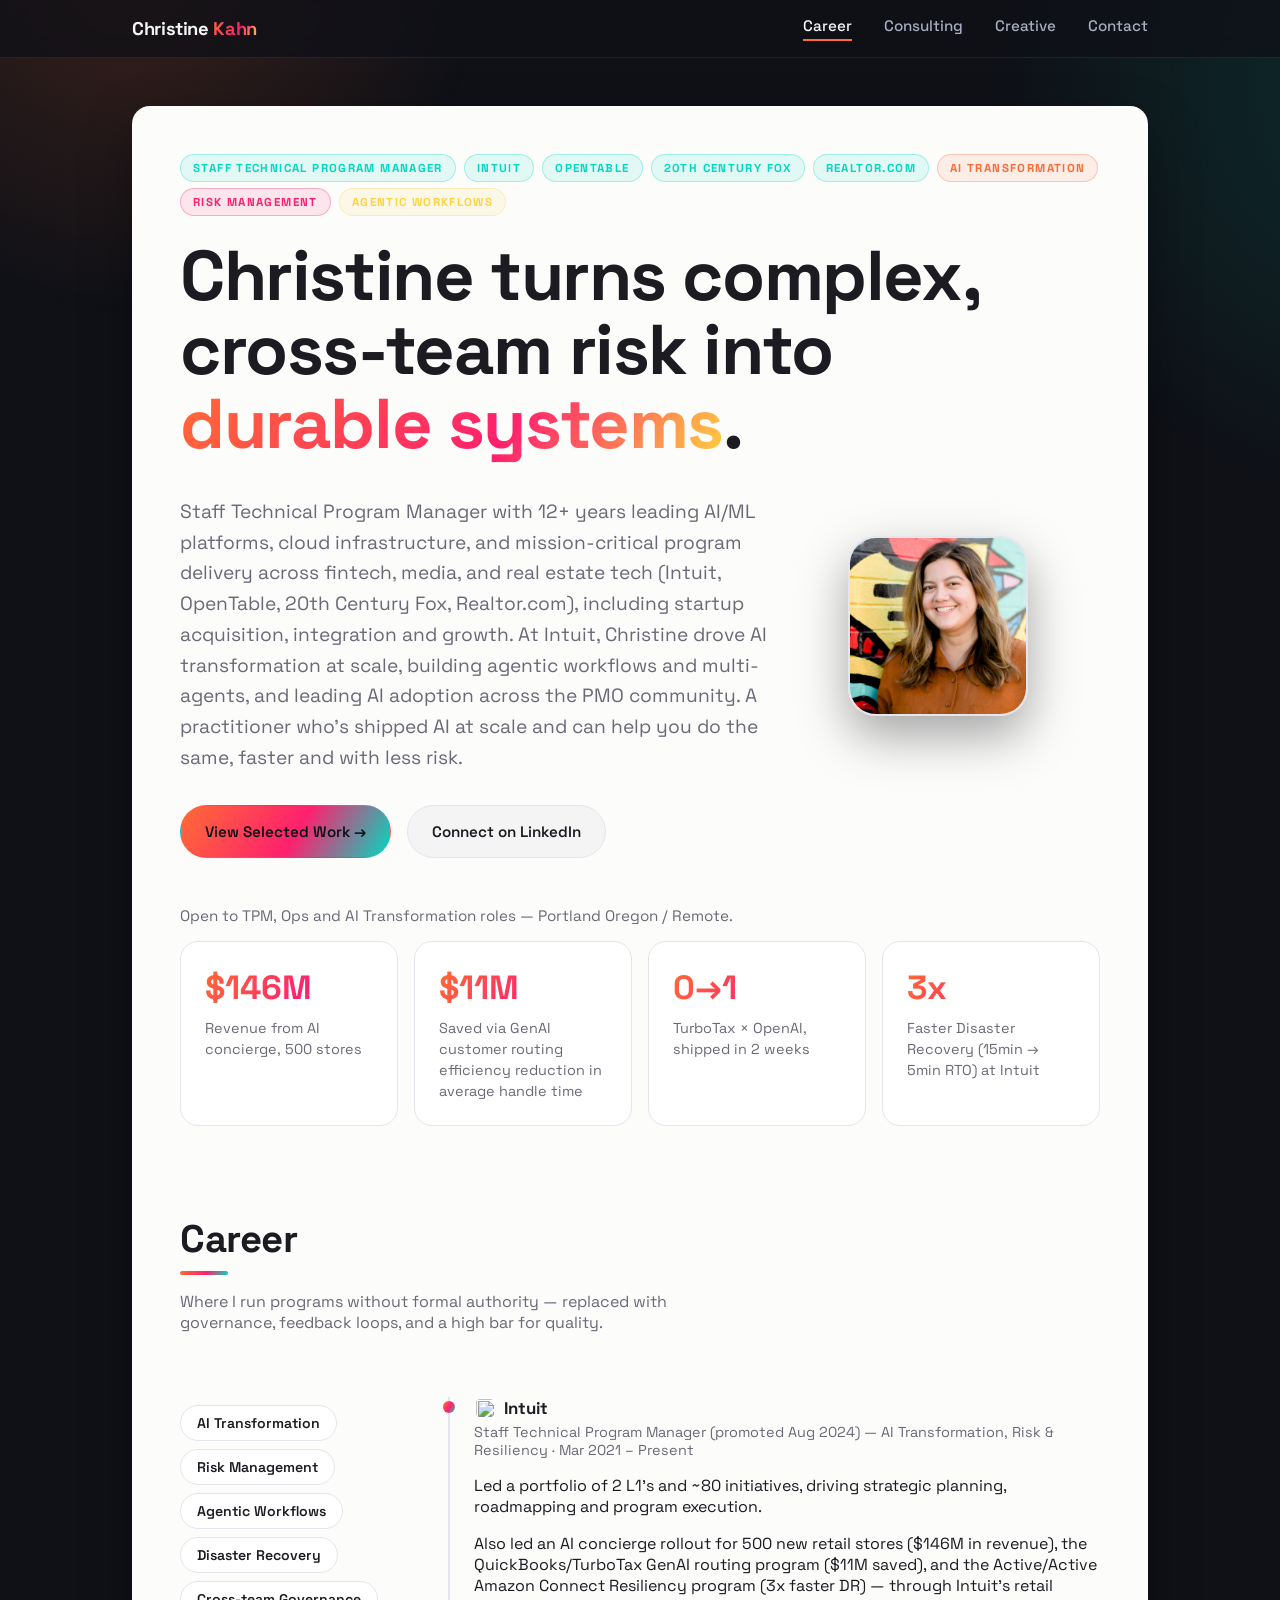
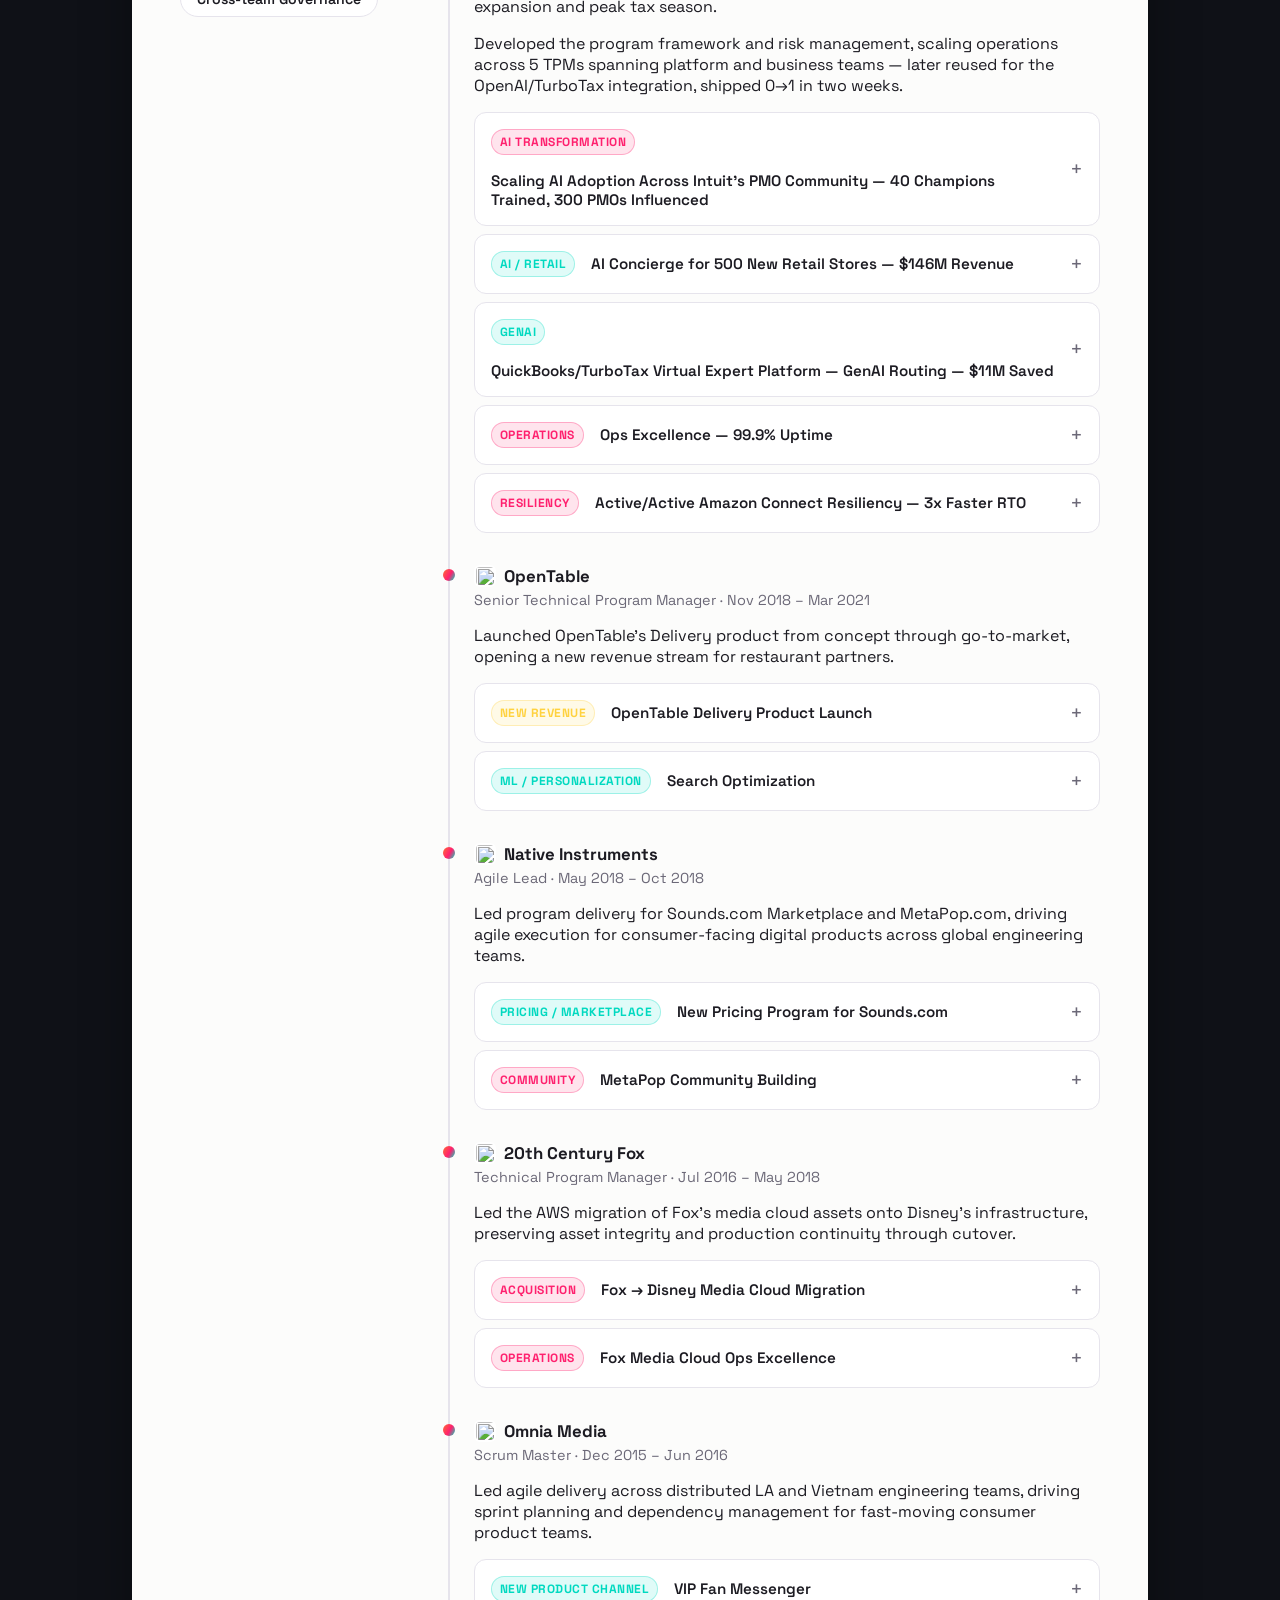
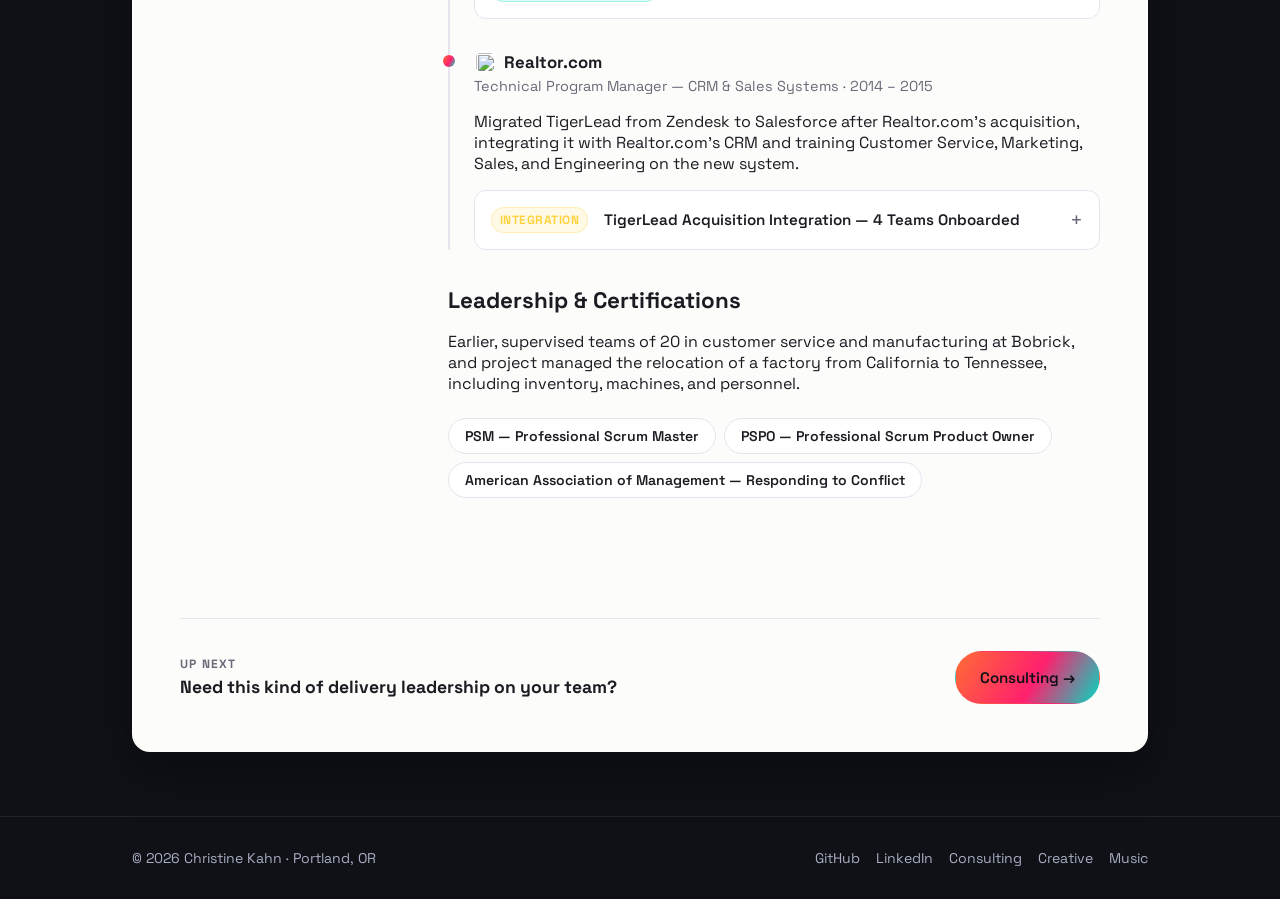
==== index.html @ 39722463 "Add files via upload" ====
<!DOCTYPE html>
<html lang="en">
<head>
<meta charset="UTF-8">
<meta name="viewport" content="width=device-width, initial-scale=1.0">
<title>Christine Kahn — Staff TPM, AI Transformation & Risk</title>
<meta name="description" content="Christine Kahn — Staff Technical Program Manager driving AI transformation, risk management, and agentic workflows at Intuit, OpenTable, 20th Century Fox, and Realtor.com.">
<link rel="preconnect" href="https://fonts.googleapis.com">
<link href="https://fonts.googleapis.com/css2?family=Space+Grotesk:wght@400;500;600;700&family=Inter:wght@400;500;600&display=swap" rel="stylesheet">
<link rel="icon" type="image/svg+xml" href="favicon.svg">
<link rel="icon" type="image/png" sizes="32x32" href="favicon-32.png">
<link rel="apple-touch-icon" href="favicon-180.png">
<link rel="stylesheet" href="styles.css?v=10">
</head>
<body>

<header class="site">
  <nav class="site">
    <a class="logo" href="index.html">Christine <span>Kahn</span></a>
    <div class="nav-links">
      <a href="index.html" class="active">Career</a>
      <a href="consulting.html">Consulting</a>
      <a href="dreams-and-delivery.html">Creative</a>
      <a href="contact.html">Contact</a>
    </div>
  </nav>
</header>

<main class="wrap">

<div class="page-card">

  <section class="hero">
    <div class="eyebrow-row">
      <span class="eyebrow">Staff Technical Program Manager</span>
      <span class="eyebrow">Intuit</span>
      <span class="eyebrow">OpenTable</span>
      <span class="eyebrow">20th Century Fox</span>
      <span class="eyebrow">Realtor.com</span>
      <span class="eyebrow orange">AI Transformation</span>
      <span class="eyebrow pink">Risk Management</span>
      <span class="eyebrow yellow">Agentic Workflows</span>
    </div>
    <h1 class="display">Christine turns complex,<br>cross-team risk into <span class="grad">durable systems</span>.</h1>
    <div class="hero-top">
      <p class="lede">
        Staff Technical Program Manager with 12+ years leading AI/ML platforms, cloud infrastructure, and
        mission-critical program delivery across fintech, media, and real estate tech (Intuit, OpenTable,
        20th Century Fox, Realtor.com), including startup acquisition, integration and growth. At Intuit,
        Christine drove AI transformation at scale, building agentic workflows and multi-agents, and leading
        AI adoption across the PMO community. A practitioner who's shipped AI at scale and can help you do
        the same, faster and with less risk.
      </p>
      <img class="avatar hero-avatar" src="christine-large-profile.png" alt="Christine Kahn">
    </div>
    <div class="hero-actions">
      <a class="btn btn-primary" href="#career">View Selected Work →</a>
      <a class="btn btn-ghost" href="https://www.linkedin.com/in/christinekahn/" target="_blank" rel="noopener">Connect on LinkedIn</a>
    </div>
    <p style="margin-top: var(--space-16); font-size: 0.95rem; color: var(--text-dim);">
      Open to TPM, Ops and AI Transformation roles — Portland Oregon / Remote.
    </p>

    <div class="stats">
      <div class="stat">
        <span class="num">$146M</span>
        <span class="label">Revenue from AI concierge, 500 stores</span>
      </div>
      <div class="stat">
        <span class="num">$11M</span>
        <span class="label">Saved via GenAI customer routing efficiency reduction in average handle time</span>
      </div>
      <div class="stat">
        <span class="num">0→1</span>
        <span class="label">TurboTax × OpenAI, shipped in 2 weeks</span>
      </div>
      <div class="stat">
        <span class="num">3x</span>
        <span class="label">Faster Disaster Recovery (15min → 5min RTO) at Intuit</span>
      </div>
    </div>
  </section>

  <section id="career" style="padding-top: 0;">
    <div class="section-head">
      <h2>Career</h2>
      <p>Where I run programs without formal authority — replaced with governance, feedback loops, and a high bar for quality.</p>
    </div>
    <div class="about-grid">
      <div>
        <div class="focus-list">
          <span class="pill">AI Transformation</span>
          <span class="pill">Risk Management</span>
          <span class="pill">Agentic Workflows</span>
          <span class="pill">Disaster Recovery</span>
          <span class="pill">Cross-team Governance</span>
        </div>
      </div>

      <div>
        <div class="timeline">
          <div class="timeline-item">
            <h4><img class="company-logo" src="https://www.google.com/s2/favicons?domain=intuit.com&sz=64" alt="" loading="lazy">Intuit</h4>
            <div class="role">Staff Technical Program Manager (promoted Aug 2024) — AI Transformation, Risk &amp; Resiliency · Mar 2021 – Present</div>
            <p>Led a portfolio of 2 L1's and ~80 initiatives, driving strategic planning, roadmapping
            and program execution.</p>
            <p>Also led an AI concierge rollout for 500 new retail stores ($146M in revenue), the
            QuickBooks/TurboTax GenAI routing program ($11M saved), and the Active/Active Amazon Connect
            Resiliency program (3x faster DR) — through Intuit's retail expansion and peak tax season.</p>
            <p>Developed the program framework and risk management, scaling operations across 5 TPMs
            spanning platform and business teams — later reused for the OpenAI/TurboTax integration,
            shipped 0→1 in two weeks.</p>

            <div class="case-list">
              <details class="case-toggle" id="ai-transformation">
                <summary>
                  <span class="case-toggle-title">
                    <span class="tag">AI Transformation</span>
                    Scaling AI Adoption Across Intuit's PMO Community — 40 Champions Trained, 300 PMOs Influenced
                  </span>
                </summary>
                <div class="case-body">
                  <p class="context">PMO · Global Velocity Champions Network</p>
                  <div class="case-block">
                    <span class="k">Challenge</span>
                    <p>Intuit's PMO community had no structured path to build hands-on AI fluency, even as AI
                    tooling moved fast.</p>
                  </div>
                  <div class="case-block">
                    <span class="k">My Role</span>
                    <p>I led a grassroots AI transformation effort for the PMO community — no mandate, no
                    budget, just a network I built myself.</p>
                  </div>
                  <div class="case-block">
                    <span class="k">What I Did</span>
                    <p>I trained 40 global "velocity champions" in prompt engineering and AI agent-building
                    with Gemini Gems and Claude Code, ran office hours, and stood up a "tech crunch" learning
                    community.</p>
                  </div>
                  <div class="impact">
                    <span class="k">Impact</span>
                    <p>Scaled hands-on AI fluency across Intuit's PMO community into a self-sustaining culture
                    of experimentation.</p>
                  </div>
                </div>
              </details>

              <details class="case-toggle" id="ai-concierge">
                <summary>
                  <span class="case-toggle-title">
                    <span class="tag teal">AI / Retail</span>
                    AI Concierge for 500 New Retail Stores — $146M Revenue
                  </span>
                </summary>
                <div class="case-body">
                  <p class="context">AI/Product · Retail Operations</p>
                  <div class="case-block">
                    <span class="k">Challenge</span>
                    <p>Intuit was opening 500 new retail stores and needed an AI concierge to support
                    customers at scale.</p>
                  </div>
                  <div class="case-block">
                    <span class="k">My Role</span>
                    <p>I led delivery of the AI concierge, coordinating AI/Product and Retail Operations
                    across all 500 stores.</p>
                  </div>
                  <div class="case-block">
                    <span class="k">What I Did</span>
                    <p>I drove the plan from concept through nationwide rollout, aligning the AI/Product
                    roadmap with each store's launch timeline.</p>
                  </div>
                  <div class="impact">
                    <span class="k">Impact</span>
                    <p>Unlocked $146M in revenue across the 500 new stores, attributed to new customer starts
                    driven through the concierge.</p>
                  </div>
                </div>
              </details>

              <details class="case-toggle" id="routing">
                <summary>
                  <span class="case-toggle-title">
                    <span class="tag teal">GenAI</span>
                    QuickBooks/TurboTax Virtual Expert Platform — GenAI Routing — $11M Saved
                  </span>
                </summary>
                <div class="case-body">
                  <p class="context">Engineering · Product · ML</p>
                  <div class="case-block">
                    <span class="k">Challenge</span>
                    <p>Support routing was rules-based and inefficient, causing long waits and misrouted cases
                    during peak tax season.</p>
                  </div>
                  <div class="case-block">
                    <span class="k">My Role</span>
                    <p>I drove a GenAI-powered attribute-based routing initiative to improve match accuracy
                    and cut cost-to-serve.</p>
                  </div>
                  <div class="case-block">
                    <span class="k">What I Did</span>
                    <p>I built the delivery plan with Engineering and Product, then set up a feedback loop:
                    weekly metrics reviews, rapid ML iteration, and a clear escalation path for
                    underperforming rules.</p>
                  </div>
                  <div class="impact">
                    <span class="k">Impact</span>
                    <p>Delivered $11M in efficiency, measured as the cost reduction from improved average
                    handle time across routed support cases — the feedback loop became the template for the
                    OpenAI/ChatGPT TurboTax integration, shipped 0→1 in two weeks.</p>
                  </div>
                </div>
              </details>

              <details class="case-toggle" id="ops-excellence">
                <summary>
                  <span class="case-toggle-title">
                    <span class="tag">Operations</span>
                    Ops Excellence — 99.9% Uptime
                  </span>
                </summary>
                <div class="case-body">
                  <p class="context">Virtual Expert Platform · Platform Engineering</p>
                  <div class="case-block">
                    <span class="k">Challenge</span>
                    <p>The Virtual Expert Platform needed sustained operational rigor as scale and complexity
                    grew.</p>
                  </div>
                  <div class="case-block">
                    <span class="k">My Role</span>
                    <p>I led operations excellence across the Virtual Expert Platform.</p>
                  </div>
                  <div class="case-block">
                    <span class="k">What I Did</span>
                    <p>I prioritized 99.9% uptime, platform maturity initiatives, and a structured bug
                    resolution cadence.</p>
                  </div>
                  <div class="impact">
                    <span class="k">Impact</span>
                    <p>Sustained 99.9% uptime for the Virtual Expert Platform.</p>
                  </div>
                </div>
              </details>

              <details class="case-toggle" id="resiliency">
                <summary>
                  <span class="case-toggle-title">
                    <span class="tag">Resiliency</span>
                    Active/Active Amazon Connect Resiliency — 3x Faster RTO
                  </span>
                </summary>
                <div class="case-body">
                  <p class="context">Platform Engineering · AWS ProServe · Analytics</p>
                  <div class="case-block">
                    <span class="k">Challenge</span>
                    <p>Intuit's contact center ran active/passive across B2C, B2B, and CXM Salesforce, with a
                    15-minute RTO — too slow for customer-facing support during tax season.</p>
                  </div>
                  <div class="case-block">
                    <span class="k">My Role</span>
                    <p>I owned the redesign to active/active, coordinating Platform Engineering, AWS ProServe,
                    and Analytics with no formal authority over any of them.</p>
                  </div>
                  <div class="case-block">
                    <span class="k">What I Did</span>
                    <p>I restructured five workstreams — CTI adapter upgrade, Amazon Connect Global
                    Resiliency, Global Failover DR fix, and DynamoDB Global Tables migration — under one DACE
                    governance model, with quarterly GameDay DR simulations to pressure-test failover live.</p>
                  </div>
                  <div class="impact">
                    <span class="k">Impact</span>
                    <p>Cut RTO from 15 to 5 minutes — a 3x improvement for a system supporting millions of
                    customer interactions.</p>
                  </div>
                </div>
              </details>
            </div>
          </div>
          <div class="timeline-item">
            <h4><img class="company-logo" src="https://www.google.com/s2/favicons?domain=opentable.com&sz=64" alt="" loading="lazy">OpenTable</h4>
            <div class="role">Senior Technical Program Manager · Nov 2018 – Mar 2021</div>
            <p>Launched OpenTable's Delivery product from concept through go-to-market, opening a new
            revenue stream for restaurant partners.</p>

            <div class="case-list">
              <details class="case-toggle" id="delivery-product">
                <summary>
                  <span class="case-toggle-title">
                    <span class="tag yellow">New Revenue</span>
                    OpenTable Delivery Product Launch
                  </span>
                </summary>
                <div class="case-body">
                  <p class="context">Product · Engineering</p>
                  <div class="case-block">
                    <span class="k">Challenge</span>
                    <p>OpenTable's core business was reservations — it needed a new product line to capture
                    delivery demand.</p>
                  </div>
                  <div class="case-block">
                    <span class="k">My Role</span>
                    <p>I led the program to build and launch OpenTable's new Delivery product.</p>
                  </div>
                  <div class="case-block">
                    <span class="k">What I Did</span>
                    <p>I coordinated Product and Engineering to scope, build, and ship Delivery through
                    go-to-market.</p>
                  </div>
                  <div class="impact">
                    <span class="k">Impact</span>
                    <p>Opened a new revenue stream for OpenTable and its restaurant partners.</p>
                  </div>
                </div>
              </details>

              <details class="case-toggle" id="search-optimization">
                <summary>
                  <span class="case-toggle-title">
                    <span class="tag teal">ML / Personalization</span>
                    Search Optimization
                  </span>
                </summary>
                <div class="case-body">
                  <p class="context">Search · Data Science · Engineering</p>
                  <div class="case-block">
                    <span class="k">Challenge</span>
                    <p>OpenTable's search results ranked the same way for every diner, regardless of
                    individual behavior or preferences.</p>
                  </div>
                  <div class="case-block">
                    <span class="k">My Role</span>
                    <p>I led delivery of a machine learning initiative to personalize search results.</p>
                  </div>
                  <div class="case-block">
                    <span class="k">What I Did</span>
                    <p>I coordinated Data Science and Engineering to implement an ML model that re-ranked
                    search results based on each customer's behavior.</p>
                  </div>
                  <div class="impact">
                    <span class="k">Impact</span>
                    <p>Personalized search results for diners based on individual behavior signals.</p>
                  </div>
                </div>
              </details>
            </div>
          </div>
          <div class="timeline-item">
            <h4><img class="company-logo" src="https://www.google.com/s2/favicons?domain=native-instruments.com&sz=64" alt="" loading="lazy">Native Instruments</h4>
            <div class="role">Agile Lead · May 2018 – Oct 2018</div>
            <p>Led program delivery for Sounds.com Marketplace and MetaPop.com, driving agile execution for
            consumer-facing digital products across global engineering teams.</p>
            <div class="case-list">
              <details class="case-toggle" id="sounds-pricing">
                <summary>
                  <span class="case-toggle-title">
                    <span class="tag teal">Pricing / Marketplace</span>
                    New Pricing Program for Sounds.com
                  </span>
                </summary>
                <div class="case-body">
                  <p class="context">Sounds.com Marketplace · Product · Engineering</p>
                  <div class="case-block">
                    <span class="k">Challenge</span>
                    <p>Sounds.com's pricing model wasn't structured to support the marketplace's growth.</p>
                  </div>
                  <div class="case-block">
                    <span class="k">My Role</span>
                    <p>I led delivery of a new pricing program for the Sounds.com Marketplace.</p>
                  </div>
                  <div class="case-block">
                    <span class="k">What I Did</span>
                    <p>I coordinated Product and Engineering to design and roll out the new pricing
                    structure across the marketplace.</p>
                  </div>
                  <div class="impact">
                    <span class="k">Impact</span>
                    <p>Gave Sounds.com a pricing structure built to support marketplace growth.</p>
                  </div>
                </div>
              </details>

              <details class="case-toggle" id="metapop-community">
                <summary>
                  <span class="case-toggle-title">
                    <span class="tag">Community</span>
                    MetaPop Community Building
                  </span>
                </summary>
                <div class="case-body">
                  <p class="context">MetaPop.com · Community · Web</p>
                  <div class="case-block">
                    <span class="k">Challenge</span>
                    <p>MetaPop needed stronger engagement among its community of music creators.</p>
                  </div>
                  <div class="case-block">
                    <span class="k">My Role</span>
                    <p>I led community-building efforts for MetaPop's music creators.</p>
                  </div>
                  <div class="case-block">
                    <span class="k">What I Did</span>
                    <p>I drove producer contests to engage the creator community and led a website
                    redesign for MetaPop.com.</p>
                  </div>
                  <div class="impact">
                    <span class="k">Impact</span>
                    <p>Deepened engagement among MetaPop's community of music creators.</p>
                  </div>
                </div>
              </details>
            </div>
          </div>
          <div class="timeline-item">
            <h4><img class="company-logo" src="https://www.google.com/s2/favicons?domain=20thcenturystudios.com&sz=64" alt="" loading="lazy">20th Century Fox</h4>
            <div class="role">Technical Program Manager · Jul 2016 – May 2018</div>
            <p>Led the AWS migration of Fox's media cloud assets onto Disney's infrastructure, preserving
            asset integrity and production continuity through cutover.</p>

            <div class="case-list">
              <details class="case-toggle" id="disney-migration">
                <summary>
                  <span class="case-toggle-title">
                    <span class="tag">Acquisition</span>
                    Fox → Disney Media Cloud Migration
                  </span>
                </summary>
                <div class="case-body">
                  <p class="context">Disney · AWS · Media Cloud Engineering</p>
                  <div class="case-block">
                    <span class="k">Challenge</span>
                    <p>As part of Disney's acquisition of Fox, its media cloud assets had to move onto
                    Disney's AWS infrastructure without disrupting active productions or losing asset
                    integrity.</p>
                  </div>
                  <div class="case-block">
                    <span class="k">My Role</span>
                    <p>I led the technical program to migrate Fox's digital media assets onto Disney's AWS
                    infrastructure.</p>
                  </div>
                  <div class="case-block">
                    <span class="k">What I Did</span>
                    <p>I coordinated Fox and Disney media engineering, sequencing the migration to preserve
                    asset metadata, permissions, and production continuity through cutover.</p>
                  </div>
                  <div class="impact">
                    <span class="k">Impact</span>
                    <p>Completed the migration, moving Fox's media cloud assets onto Disney's AWS
                    infrastructure.</p>
                  </div>
                </div>
              </details>

              <details class="case-toggle" id="fox-media-cloud">
                <summary>
                  <span class="case-toggle-title">
                    <span class="tag">Operations</span>
                    Fox Media Cloud Ops Excellence
                  </span>
                </summary>
                <div class="case-body">
                  <p class="context">Media Cloud Engineering · Operations</p>
                  <div class="case-block">
                    <span class="k">Challenge</span>
                    <p>Fox Media Cloud's infrastructure spanned multiple engineering teams, and without
                    dedicated operational rigor, reliability and delivery cadence were at risk.</p>
                  </div>
                  <div class="case-block">
                    <span class="k">My Role</span>
                    <p>I led operations excellence for Fox Media Cloud's infrastructure program.</p>
                  </div>
                  <div class="case-block">
                    <span class="k">What I Did</span>
                    <p>I coordinated cross-team infrastructure workstreams, tracking dependencies,
                    de-risking delivery milestones, and instituting operational practices to keep the
                    platform stable as it scaled.</p>
                  </div>
                  <div class="impact">
                    <span class="k">Impact</span>
                    <p>Kept Fox Media Cloud's infrastructure program stable and on track through sustained
                    operational discipline.</p>
                  </div>
                </div>
              </details>
            </div>
          </div>
          <div class="timeline-item">
            <h4><img class="company-logo" src="https://www.google.com/s2/favicons?domain=omniamedia.com&sz=64" alt="" loading="lazy">Omnia Media</h4>
            <div class="role">Scrum Master · Dec 2015 – Jun 2016</div>
            <p>Led agile delivery across distributed LA and Vietnam engineering teams, driving sprint
            planning and dependency management for fast-moving consumer product teams.</p>

            <div class="case-list">
              <details class="case-toggle" id="fan-messenger">
                <summary>
                  <span class="case-toggle-title">
                    <span class="tag teal">New Product Channel</span>
                    VIP Fan Messenger
                  </span>
                </summary>
                <div class="case-body">
                  <p class="context">Product · Engineering · Twilio · MongoDB</p>
                  <div class="case-block">
                    <span class="k">Challenge</span>
                    <p>YouTube creators had no direct way to reach their fans outside of platform algorithms
                    and email lists.</p>
                  </div>
                  <div class="case-block">
                    <span class="k">My Role</span>
                    <p>I led delivery of Fan Messenger, a new product capability enabling creators to message
                    fans directly via text.</p>
                  </div>
                  <div class="case-block">
                    <span class="k">What I Did</span>
                    <p>I coordinated the build with Product and Engineering, powered by Twilio for text
                    delivery and MongoDB for data storage.</p>
                  </div>
                  <div class="impact">
                    <span class="k">Impact</span>
                    <p>Gave YouTube creators a direct text channel to reach fans, independent of platform
                    algorithms.</p>
                  </div>
                </div>
              </details>
            </div>
          </div>
          <div class="timeline-item">
            <h4><img class="company-logo" src="https://www.google.com/s2/favicons?domain=realtor.com&sz=64" alt="" loading="lazy">Realtor.com</h4>
            <div class="role">Technical Program Manager — CRM &amp; Sales Systems · 2014 – 2015</div>
            <p>Migrated TigerLead from Zendesk to Salesforce after Realtor.com's acquisition, integrating it
            with Realtor.com's CRM and training Customer Service, Marketing, Sales, and Engineering on the
            new system.</p>

            <div class="case-list">
              <details class="case-toggle" id="tigerlead">
                <summary>
                  <span class="case-toggle-title">
                    <span class="tag yellow">Integration</span>
                    TigerLead Acquisition Integration — 4 Teams Onboarded
                  </span>
                </summary>
                <div class="case-body">
                  <p class="context">CRM · Sales Operations</p>
                  <div class="case-block">
                    <span class="k">Challenge</span>
                    <p>After acquiring TigerLead, Realtor.com found its operations still running on Zendesk —
                    disconnected from the Salesforce CRM.</p>
                  </div>
                  <div class="case-block">
                    <span class="k">My Role</span>
                    <p>I led the migration of TigerLead off Zendesk and onto Salesforce, integrating it with
                    Realtor.com's CRM.</p>
                  </div>
                  <div class="case-block">
                    <span class="k">What I Did</span>
                    <p>I configured the Salesforce workflows and trained Customer Service, Marketing, Sales,
                    and Engineering on the new system.</p>
                  </div>
                  <div class="impact">
                    <span class="k">Impact</span>
                    <p>Migrated TigerLead to Salesforce, integrated it with Realtor.com's CRM, and got four
                    teams live on it.</p>
                  </div>
                </div>
              </details>
            </div>
          </div>
        </div>

        <h2 style="margin: 36px 0 16px; font-size: 1.4rem;">Leadership &amp; Certifications</h2>
        <p style="margin-bottom: 16px;">
          Earlier, supervised teams of 20 in customer service and manufacturing at Bobrick, and project
          managed the relocation of a factory from California to Tennessee, including inventory,
          machines, and personnel.
        </p>
        <div class="focus-list" style="margin-bottom: 8px;">
          <span class="pill">PSM — Professional Scrum Master</span>
          <span class="pill">PSPO — Professional Scrum Product Owner</span>
          <span class="pill">American Association of Management — Responding to Conflict</span>
        </div>
      </div>
    </div>
  </section>

  <div class="page-next">
    <div class="page-next-text">
      <span class="k">Up next</span>
      <span class="t">Need this kind of delivery leadership on your team?</span>
    </div>
    <a class="btn btn-primary" href="consulting.html">Consulting →</a>
  </div>

</div>

</main>

<footer class="site">
  <div class="wrap">
    <span>© 2026 Christine Kahn · Portland, OR</span>
    <div class="socials">
      <a href="https://github.com/christinekahn" target="_blank" rel="noopener">GitHub</a>
      <a href="https://www.linkedin.com/in/christinekahn/" target="_blank" rel="noopener">LinkedIn</a>
      <a href="consulting.html">Consulting</a>
      <a href="dreams-and-delivery.html">Creative</a>
      <a href="https://www.christinekmusic.com" target="_blank" rel="noopener">Music</a>
    </div>
  </div>
</footer>

</body>
</html>
---- styles.css ----
/* ===========================
   Christine Kahn — Portfolio
   Bold & Colorful Theme
   =========================== */

:root {
  --bg: #0f1117;
  --bg-soft: #161925;
  --card: #1b1f2e;
  --border: rgba(255,255,255,0.08);
  --text: #f4f5f7;
  --text-dim: #a7acc0;
  --orange: #ff6b35;
  --pink: #ff206e;
  --teal: #00d9c0;
  --yellow: #ffd23f;
  --gradient: linear-gradient(120deg, var(--orange), var(--pink) 55%, var(--teal));
  --gradient-text: linear-gradient(120deg, var(--orange), var(--pink) 60%, var(--yellow));
  --radius: 18px;
  --shadow: 0 20px 50px rgba(0,0,0,0.35);

  /* Spacing scale — 4px base grid, 8 tokens */
  --space-4: 4px;
  --space-8: 8px;
  --space-16: 16px;
  --space-24: 24px;
  --space-32: 32px;
  --space-48: 48px;
  --space-64: 64px;
  --space-96: 96px;
}

* { box-sizing: border-box; }

html, body {
  margin: 0;
  padding: 0;
  background: var(--bg);
  color: var(--text);
  font-family: 'Space Grotesk', 'Inter', -apple-system, BlinkMacSystemFont, 'Segoe UI', sans-serif;
  scroll-behavior: smooth;
}

body::before {
  content: "";
  position: fixed;
  inset: 0;
  background:
    radial-gradient(600px circle at 10% -5%, rgba(255,107,53,0.18), transparent 60%),
    radial-gradient(700px circle at 110% 10%, rgba(0,217,192,0.14), transparent 60%),
    radial-gradient(500px circle at 50% 100%, rgba(255,32,110,0.12), transparent 60%);
  pointer-events: none;
  z-index: 0;
}

a { color: inherit; text-decoration: none; }

.wrap {
  position: relative;
  z-index: 1;
  max-width: 1080px;
  margin: 0 auto;
  padding: 0 var(--space-32);
}

/* ---------- Nav ---------- */
header.site {
  position: sticky;
  top: 0;
  z-index: 50;
  background: rgba(15,17,23,0.75);
  backdrop-filter: blur(10px);
  border-bottom: 1px solid var(--border);
}

nav.site {
  display: flex;
  align-items: center;
  justify-content: space-between;
  max-width: 1080px;
  margin: 0 auto;
  padding: var(--space-16) var(--space-32);
}

.logo {
  font-weight: 700;
  font-size: 1.15rem;
  letter-spacing: -0.02em;
}

.logo span {
  background: var(--gradient-text);
  -webkit-background-clip: text;
  background-clip: text;
  color: transparent;
}

.nav-links {
  display: flex;
  gap: var(--space-32);
  font-size: 0.95rem;
  font-weight: 500;
}

.nav-links a {
  color: var(--text-dim);
  transition: color 0.2s;
  padding-bottom: var(--space-4);
  border-bottom: 2px solid transparent;
}

.nav-links a:hover,
.nav-links a.active {
  color: var(--text);
  border-bottom: 2px solid var(--orange);
}

/* ---------- Buttons ---------- */
.btn {
  display: inline-flex;
  align-items: center;
  gap: var(--space-8);
  padding: var(--space-16) var(--space-24);
  border-radius: 999px;
  font-weight: 600;
  font-size: 0.95rem;
  border: 1px solid transparent;
  cursor: pointer;
  transition: transform 0.18s ease, box-shadow 0.18s ease;
}

.btn-primary {
  background: var(--gradient);
  color: #0f1117;
}

.btn-primary:hover {
  transform: translateY(-2px);
  box-shadow: 0 10px 30px rgba(255,107,53,0.35);
}

.btn-ghost {
  border: 1px solid var(--border);
  color: var(--text);
  background: rgba(255,255,255,0.03);
}

.btn-ghost:hover {
  transform: translateY(-2px);
  border-color: var(--teal);
}

/* ---------- Hero ---------- */
.hero {
  padding: var(--space-96) 0 var(--space-64);
}

.hero-top {
  display: flex;
  justify-content: flex-start;
  align-items: center;
  gap: var(--space-48);
  margin-bottom: var(--space-32);
}

.hero-top .lede {
  flex: 1 1 auto;
  min-width: 280px;
  margin-bottom: 0;
}

.hero-avatar {
  flex: 0 0 auto;
  box-shadow: 0 8px 24px rgba(0,0,0,0.18);
}

.eyebrow-row {
  display: flex;
  flex-wrap: wrap;
  gap: var(--space-8) var(--space-8);
  margin-bottom: var(--space-24);
  row-gap: 6px;
}

.eyebrow-row .eyebrow {
  margin-bottom: 0;
  font-size: 0.72rem;
  padding: 6px var(--space-12, 12px);
  white-space: nowrap;
}

.eyebrow-row .eyebrow.orange {
  color: var(--orange);
  background: rgba(255,107,53,0.1);
  border-color: rgba(255,107,53,0.3);
}

.eyebrow-row .eyebrow.pink {
  color: var(--pink);
  background: rgba(255,32,110,0.1);
  border-color: rgba(255,32,110,0.3);
}

.eyebrow-row .eyebrow.yellow {
  color: var(--yellow);
  background: rgba(255,210,63,0.1);
  border-color: rgba(255,210,63,0.3);
}

.eyebrow {
  display: inline-block;
  font-size: 0.8rem;
  font-weight: 700;
  letter-spacing: 0.12em;
  text-transform: uppercase;
  color: var(--teal);
  background: rgba(0,217,192,0.1);
  border: 1px solid rgba(0,217,192,0.3);
  padding: var(--space-8) var(--space-16);
  border-radius: 999px;
  margin-bottom: var(--space-24);
}

h1.display {
  font-size: clamp(2.6rem, 6vw, 4.4rem);
  line-height: 1.05;
  font-weight: 700;
  letter-spacing: -0.02em;
  margin: 0 0 var(--space-16);
}

h1.display .grad {
  background: var(--gradient-text);
  -webkit-background-clip: text;
  background-clip: text;
  color: transparent;
}

.lede {
  font-size: 1.2rem;
  color: var(--text-dim);
  max-width: 620px;
  line-height: 1.6;
  margin-bottom: var(--space-32);
}

.hero-actions {
  display: flex;
  gap: var(--space-16);
  flex-wrap: wrap;
  margin-bottom: var(--space-48);
}

/* ---------- Stat strip ---------- */
.stats {
  display: grid;
  grid-template-columns: repeat(auto-fit, minmax(190px, 1fr));
  gap: var(--space-16);
  margin-bottom: var(--space-24);
}

.stat {
  background: var(--card);
  border: 1px solid var(--border);
  border-radius: var(--radius);
  padding: var(--space-24);
}

.stat .num {
  font-size: 2.1rem;
  font-weight: 700;
  background: var(--gradient-text);
  -webkit-background-clip: text;
  background-clip: text;
  color: transparent;
  display: block;
  margin-bottom: var(--space-8);
}

.stat .label {
  color: var(--text-dim);
  font-size: 0.9rem;
}

/* ---------- Section ---------- */
section {
  padding: var(--space-64) 0;
}

.section-head {
  margin-bottom: var(--space-48);
}

.section-head h2 {
  font-size: clamp(1.8rem, 3.2vw, 2.4rem);
  margin: 0 0 var(--space-8);
  font-weight: 700;
  letter-spacing: -0.01em;
}

.section-head h2::after {
  content: "";
  display: block;
  width: 48px;
  height: 4px;
  border-radius: 999px;
  background: var(--gradient);
  margin-top: var(--space-8);
}

.section-head p {
  color: var(--text-dim);
  max-width: 560px;
}

/* ---------- Cards / project grid ---------- */
.grid {
  display: flex;
  flex-wrap: wrap;
  gap: var(--space-24);
}

.grid.cols-3 > * {
  flex: 1 1 280px;
  min-width: 280px;
}

.card {
  background: var(--card);
  border: 1px solid var(--border);
  border-radius: var(--radius);
  padding: var(--space-32);
  transition: transform 0.2s ease, border-color 0.2s ease;
}

.card:hover {
  transform: translateY(-4px);
  border-color: rgba(255,107,53,0.4);
}

.tag {
  display: inline-block;
  font-size: 0.75rem;
  font-weight: 700;
  letter-spacing: 0.04em;
  text-transform: uppercase;
  padding: var(--space-4) var(--space-8);
  border-radius: 999px;
  margin-bottom: var(--space-16);
  background: rgba(255,32,110,0.12);
  color: var(--pink);
  border: 1px solid rgba(255,32,110,0.3);
}

.tag.teal {
  background: rgba(0,217,192,0.12);
  color: var(--teal);
  border-color: rgba(0,217,192,0.3);
}

.tag.yellow {
  background: rgba(255,210,63,0.12);
  color: var(--yellow);
  border-color: rgba(255,210,63,0.3);
}

.card h3 {
  font-size: 1.25rem;
  margin: 0 0 var(--space-8);
  font-weight: 700;
}

.card p {
  color: var(--text-dim);
  font-size: 0.95rem;
  line-height: 1.6;
  margin: 0;
}

.card .meta {
  margin-top: var(--space-16);
  font-size: 0.85rem;
  color: var(--text-dim);
}

/* ---------- Case study blocks (work page) ---------- */
.case {
  background: var(--card);
  border: 1px solid var(--border);
  border-radius: var(--radius);
  padding: var(--space-32);
  margin-bottom: var(--space-32);
  box-shadow: var(--shadow);
}

.case-head {
  display: flex;
  justify-content: space-between;
  align-items: flex-start;
  flex-wrap: wrap;
  gap: var(--space-16);
  margin-bottom: var(--space-8);
}

.case h3 {
  font-size: 1.5rem;
  margin: 0;
  font-weight: 700;
}

.case .context {
  color: var(--text-dim);
  font-size: 0.95rem;
  margin-bottom: var(--space-24);
}

.case-block {
  margin-bottom: var(--space-16);
}

.case-block .k {
  font-size: 0.78rem;
  font-weight: 700;
  letter-spacing: 0.08em;
  text-transform: uppercase;
  color: var(--orange);
  display: block;
  margin-bottom: var(--space-8);
}

.case-block p {
  margin: 0;
  color: var(--text);
  line-height: 1.65;
  font-size: 0.98rem;
}

.case .impact {
  margin-top: var(--space-24);
  padding: var(--space-16) var(--space-24);
  border-radius: 12px;
  background: rgba(0,217,192,0.08);
  border: 1px solid rgba(0,217,192,0.25);
}

.case .impact .k { color: var(--teal); }

/* ---------- About page ---------- */
.about-grid {
  display: flex;
  flex-wrap: wrap;
  gap: var(--space-48);
  align-items: flex-start;
}

.about-grid > div:first-child {
  flex: 0 0 220px;
}

.about-grid > div:last-child {
  flex: 1 1 360px;
  min-width: 280px;
}

.avatar {
  width: 180px;
  height: 180px;
  border-radius: 28px;
  object-fit: cover;
  border: 2px solid var(--border);
  box-shadow: var(--shadow);
}

.focus-list {
  display: flex;
  flex-wrap: wrap;
  gap: var(--space-8);
  margin-top: var(--space-24);
}

.pill {
  padding: var(--space-8) var(--space-16);
  border-radius: 999px;
  background: var(--card);
  border: 1px solid var(--border);
  font-size: 0.88rem;
  font-weight: 600;
}

.timeline {
  margin-top: var(--space-16);
  border-left: 2px solid var(--border);
  padding-left: var(--space-24);
}

.timeline-item {
  position: relative;
  margin-bottom: var(--space-32);
}

.timeline-item::before {
  content: "";
  position: absolute;
  left: -31px;
  top: 4px;
  width: 12px;
  height: 12px;
  border-radius: 50%;
  background: var(--gradient);
}

.timeline-item h4 {
  display: flex;
  align-items: center;
  gap: var(--space-8);
  margin: 0 0 var(--space-4);
  font-size: 1.05rem;
  font-weight: 700;
}

.company-logo {
  width: 22px;
  height: 22px;
  border-radius: 6px;
  object-fit: contain;
  background: #fff;
  padding: 2px;
  flex-shrink: 0;
}

.timeline-item .role {
  color: var(--text-dim);
  font-size: 0.9rem;
  margin-bottom: var(--space-8);
}

/* ---------- Expandable case studies (career timeline) ---------- */
.case-list {
  margin-top: var(--space-16);
  display: flex;
  flex-direction: column;
  gap: var(--space-8);
}

.case-toggle {
  background: var(--card);
  border: 1px solid var(--border);
  border-radius: 12px;
  overflow: hidden;
}

.case-toggle summary {
  list-style: none;
  cursor: pointer;
  display: flex;
  align-items: center;
  justify-content: space-between;
  gap: var(--space-16);
  padding: var(--space-16);
  font-weight: 600;
  font-size: 0.95rem;
}

.case-toggle summary::-webkit-details-marker { display: none; }

.case-toggle summary::after {
  content: "+";
  font-size: 1.3rem;
  font-weight: 400;
  color: var(--text-dim);
  flex-shrink: 0;
}

.case-toggle[open] summary::after { content: "–"; }

.case-toggle-title {
  display: flex;
  align-items: center;
  flex-wrap: wrap;
  gap: var(--space-16);
}

.case-toggle-title .tag {
  margin-bottom: 0;
}

.case-toggle .case-body {
  padding: 0 var(--space-16) var(--space-16);
  border-top: 1px solid var(--border);
  padding-top: var(--space-16);
}

.case-toggle .context {
  color: var(--text-dim);
  font-size: 0.9rem;
  margin: 0 0 var(--space-16);
}

.case-toggle .impact {
  margin-top: var(--space-16);
  padding: var(--space-16) var(--space-24);
  border-radius: 12px;
  background: rgba(0,217,192,0.08);
  border: 1px solid rgba(0,217,192,0.25);
}

.case-toggle .impact .k { color: var(--teal); }

/* ---------- Contact ---------- */
.contact-grid {
  display: grid;
  grid-template-columns: repeat(auto-fit, minmax(220px, 1fr));
  gap: var(--space-24);
}

.contact-card {
  background: var(--card);
  border: 1px solid var(--border);
  border-radius: var(--radius);
  padding: var(--space-32);
  text-align: left;
  transition: transform 0.2s ease, border-color 0.2s ease;
}

.contact-card:hover {
  transform: translateY(-4px);
  border-color: var(--teal);
}

.contact-card .icon {
  font-size: 1.6rem;
  margin-bottom: var(--space-16);
  display: block;
}

.contact-card h4 {
  margin: 0 0 var(--space-8);
  font-size: 1.05rem;
}

.contact-card p {
  margin: 0;
  color: var(--text-dim);
  font-size: 0.9rem;
}

/* ---------- Footer ---------- */
footer.site {
  border-top: 1px solid var(--border);
  padding: var(--space-32) 0;
  margin-top: var(--space-48);
}

footer.site .wrap {
  display: flex;
  justify-content: space-between;
  align-items: center;
  flex-wrap: wrap;
  gap: var(--space-16);
  color: var(--text-dim);
  font-size: 0.88rem;
}

footer.site .socials {
  display: flex;
  gap: var(--space-16);
}

footer.site .socials a:hover {
  color: var(--orange);
}

/* ---------- Page Card (light editorial insert) ---------- */
.page-card {
  background: #fcfcfb;
  --text: #1c1b22;
  --text-dim: #6b6877;
  --border: #e6e4ec;
  --card: #ffffff;
  color: var(--text);
  border-radius: var(--radius);
  box-shadow: var(--shadow);
  margin: var(--space-48) 0 var(--space-64);
  padding: var(--space-16) var(--space-48) var(--space-48);
}

.page-card .hero {
  padding-top: var(--space-32);
}

.page-card .btn-ghost {
  background: rgba(28,27,34,0.03);
}

@media (max-width: 600px) {
  .page-card {
    padding: var(--space-16) var(--space-24) var(--space-32);
    margin: var(--space-24) 0 var(--space-48);
  }
}

/* ---------- Contact form ---------- */
.contact-form {
  max-width: 480px;
  display: flex;
  flex-direction: column;
  gap: var(--space-16);
}

.form-row {
  display: flex;
  flex-direction: column;
  gap: var(--space-8);
}

.form-row label {
  font-size: 0.85rem;
  font-weight: 600;
  color: var(--text-dim);
}

.form-row input,
.form-row textarea {
  font-family: inherit;
  font-size: 0.95rem;
  color: var(--text);
  background: var(--card);
  border: 1px solid var(--border);
  border-radius: 10px;
  padding: var(--space-16);
  resize: vertical;
}

.form-row input:focus,
.form-row textarea:focus {
  outline: none;
  border-color: var(--teal);
}

.contact-form button {
  align-self: flex-start;
  margin-top: var(--space-8);
  border: none;
}

/* ---------- Mobile responsiveness ---------- */
@media (max-width: 760px) {
  .wrap {
    padding: 0 var(--space-16);
  }

  nav.site {
    flex-direction: column;
    align-items: flex-start;
    gap: var(--space-16);
    padding: var(--space-16) var(--space-24);
  }

  .nav-links {
    gap: var(--space-16);
    font-size: 0.85rem;
    flex-wrap: wrap;
  }

  .hero {
    padding: var(--space-48) 0 var(--space-32);
  }

  .hero-top {
    flex-direction: column;
    align-items: center;
    text-align: center;
    gap: var(--space-16);
  }

  .hero-avatar {
    order: -1;
    margin: 0 auto var(--space-8);
  }

  .lede {
    max-width: none;
  }

  h1.display {
    font-size: clamp(2rem, 9vw, 2.8rem);
  }

  .lede {
    font-size: 1.05rem;
  }

  .hero-actions {
    flex-direction: column;
    align-items: stretch;
  }

  .hero-actions .btn {
    justify-content: center;
    text-align: center;
  }

  section {
    padding: var(--space-48) 0;
  }

  .section-head {
    margin-bottom: var(--space-32);
  }

  .case,
  .card,
  .contact-card,
  .stat {
    padding: var(--space-24);
  }

  .about-grid {
    flex-direction: column;
    align-items: center;
    text-align: center;
  }

  .about-grid > div:first-child {
    flex: 0 0 auto;
  }

  .about-grid > div:last-child {
    width: 100%;
    text-align: left;
  }

  .focus-list {
    justify-content: center;
  }

  .avatar {
    width: 150px;
    height: 150px;
  }

  .timeline {
    padding-left: var(--space-16);
  }

  .timeline-item::before {
    left: -23px;
  }

  .case-head {
    flex-direction: column;
    align-items: flex-start;
  }


  footer.site .wrap {
    flex-direction: column;
    align-items: flex-start;
    text-align: left;
  }

  footer.site .socials {
    flex-wrap: wrap;
    gap: var(--space-16) var(--space-24);
  }
}

@media (max-width: 420px) {
  .stats {
    grid-template-columns: 1fr;
  }

  .contact-grid {
    grid-template-columns: 1fr;
  }
}

/* ===========================
   Subtabs (Creative: Podcast / Music)
   =========================== */

.subtab-nav {
  display: grid;
  grid-template-columns: 1fr 1fr;
  gap: var(--space-16);
  margin-top: var(--space-32);
}

.subtab-btn {
  display: flex;
  align-items: center;
  gap: var(--space-16);
  text-align: left;
  font-family: inherit;
  background: var(--card);
  border: 2px solid var(--border);
  border-radius: var(--radius);
  padding: var(--space-16) var(--space-24);
  cursor: pointer;
  position: relative;
  transition: border-color 0.15s ease, background 0.15s ease, transform 0.15s ease;
}

.subtab-btn .subtab-icon {
  font-size: 1.9rem;
  line-height: 1;
  flex-shrink: 0;
}

.subtab-btn .subtab-title {
  display: block;
  font-size: 1.05rem;
  font-weight: 700;
  color: var(--text);
}

.subtab-btn .subtab-desc {
  display: block;
  font-size: 0.85rem;
  color: var(--text-dim);
  margin-top: 2px;
}

.subtab-btn::after {
  content: "✓";
  position: absolute;
  top: var(--space-8);
  right: var(--space-16);
  font-size: 0.85rem;
  font-weight: 700;
  opacity: 0;
  transition: opacity 0.15s ease;
}

.subtab-btn:hover {
  transform: translateY(-2px);
}

.subtab-btn[data-tab="podcast"]:hover,
.subtab-btn[data-tab="podcast"].active {
  border-color: var(--pink);
  background: rgba(255,32,110,0.06);
}

.subtab-btn[data-tab="music"]:hover,
.subtab-btn[data-tab="music"].active {
  border-color: var(--teal);
  background: rgba(0,217,192,0.06);
}

.subtab-btn.active::after {
  opacity: 1;
}

.subtab-btn[data-tab="podcast"].active::after { color: var(--pink); }
.subtab-btn[data-tab="music"].active::after { color: var(--teal); }

/* Panel section label — tells you which section you're in */
.panel-label {
  display: inline-block;
  font-size: 0.75rem;
  font-weight: 700;
  letter-spacing: 0.1em;
  text-transform: uppercase;
  padding: var(--space-8) var(--space-16);
  border-radius: 999px;
  margin-top: var(--space-32);
}

.panel-label.pink {
  color: var(--pink);
  background: rgba(255,32,110,0.1);
  border: 1px solid rgba(255,32,110,0.3);
}

.panel-label.teal {
  color: var(--teal);
  background: rgba(0,217,192,0.1);
  border: 1px solid rgba(0,217,192,0.3);
}

.tab-panel {
  display: none;
}

.tab-panel.active {
  display: block;
  animation: tab-fade-in 0.2s ease;
}

@keyframes tab-fade-in {
  from { opacity: 0; }
  to { opacity: 1; }
}

@media (max-width: 600px) {
  .subtab-nav {
    grid-template-columns: 1fr;
  }
}

/* ===========================
   Cover art (Podcast episode / Music release cards)
   =========================== */

.card.has-cover {
  padding: 0;
  overflow: hidden;
}

.card.has-cover .card-cover {
  width: 100%;
  aspect-ratio: 1 / 1;
  object-fit: cover;
  display: block;
  background: var(--bg-soft);
}

.card.has-cover .card-cover-placeholder {
  width: 100%;
  aspect-ratio: 1 / 1;
  display: flex;
  align-items: center;
  justify-content: center;
  font-size: 2.8rem;
  background: var(--gradient);
}

.card.has-cover .card-body {
  padding: var(--space-24) var(--space-32) var(--space-32);
}

.show-art {
  width: 110px;
  height: 110px;
  border-radius: var(--radius);
  object-fit: cover;
  box-shadow: var(--shadow);
  flex-shrink: 0;
}

svg.card-cover {
  width: 100%;
  height: auto;
  display: block;
  background: var(--bg-soft);
}

/* ===========================
   Equalizer accent (Music heading)
   =========================== */

.eq {
  display: inline-flex;
  align-items: flex-end;
  gap: 3px;
  height: 22px;
  margin-left: var(--space-8);
  vertical-align: baseline;
}

.eq span {
  width: 5px;
  border-radius: 3px;
  background: var(--gradient);
  animation: eq-bounce 1.1s ease-in-out infinite;
}

.eq span:nth-child(1) { height: 40%; animation-delay: 0s; }
.eq span:nth-child(2) { height: 90%; animation-delay: 0.18s; }
.eq span:nth-child(3) { height: 60%; animation-delay: 0.36s; }
.eq span:nth-child(4) { height: 100%; animation-delay: 0.1s; }
.eq span:nth-child(5) { height: 50%; animation-delay: 0.28s; }

@keyframes eq-bounce {
  0%, 100% { transform: scaleY(0.55); }
  50% { transform: scaleY(1); }
}

@media (prefers-reduced-motion: reduce) {
  .eq span { animation: none; }
}

/* ===========================
   Next-page footer strip
   =========================== */

.page-next {
  margin-top: var(--space-48);
  border-top: 1px solid var(--border);
  padding-top: var(--space-32);
  display: flex;
  justify-content: space-between;
  align-items: center;
  gap: var(--space-24);
  flex-wrap: wrap;
}

.page-next .page-next-text .k {
  display: block;
  font-size: 0.75rem;
  font-weight: 700;
  letter-spacing: 0.1em;
  text-transform: uppercase;
  color: var(--text-dim);
  margin-bottom: var(--space-4);
}

.page-next .page-next-text .t {
  font-size: 1.1rem;
  font-weight: 700;
}
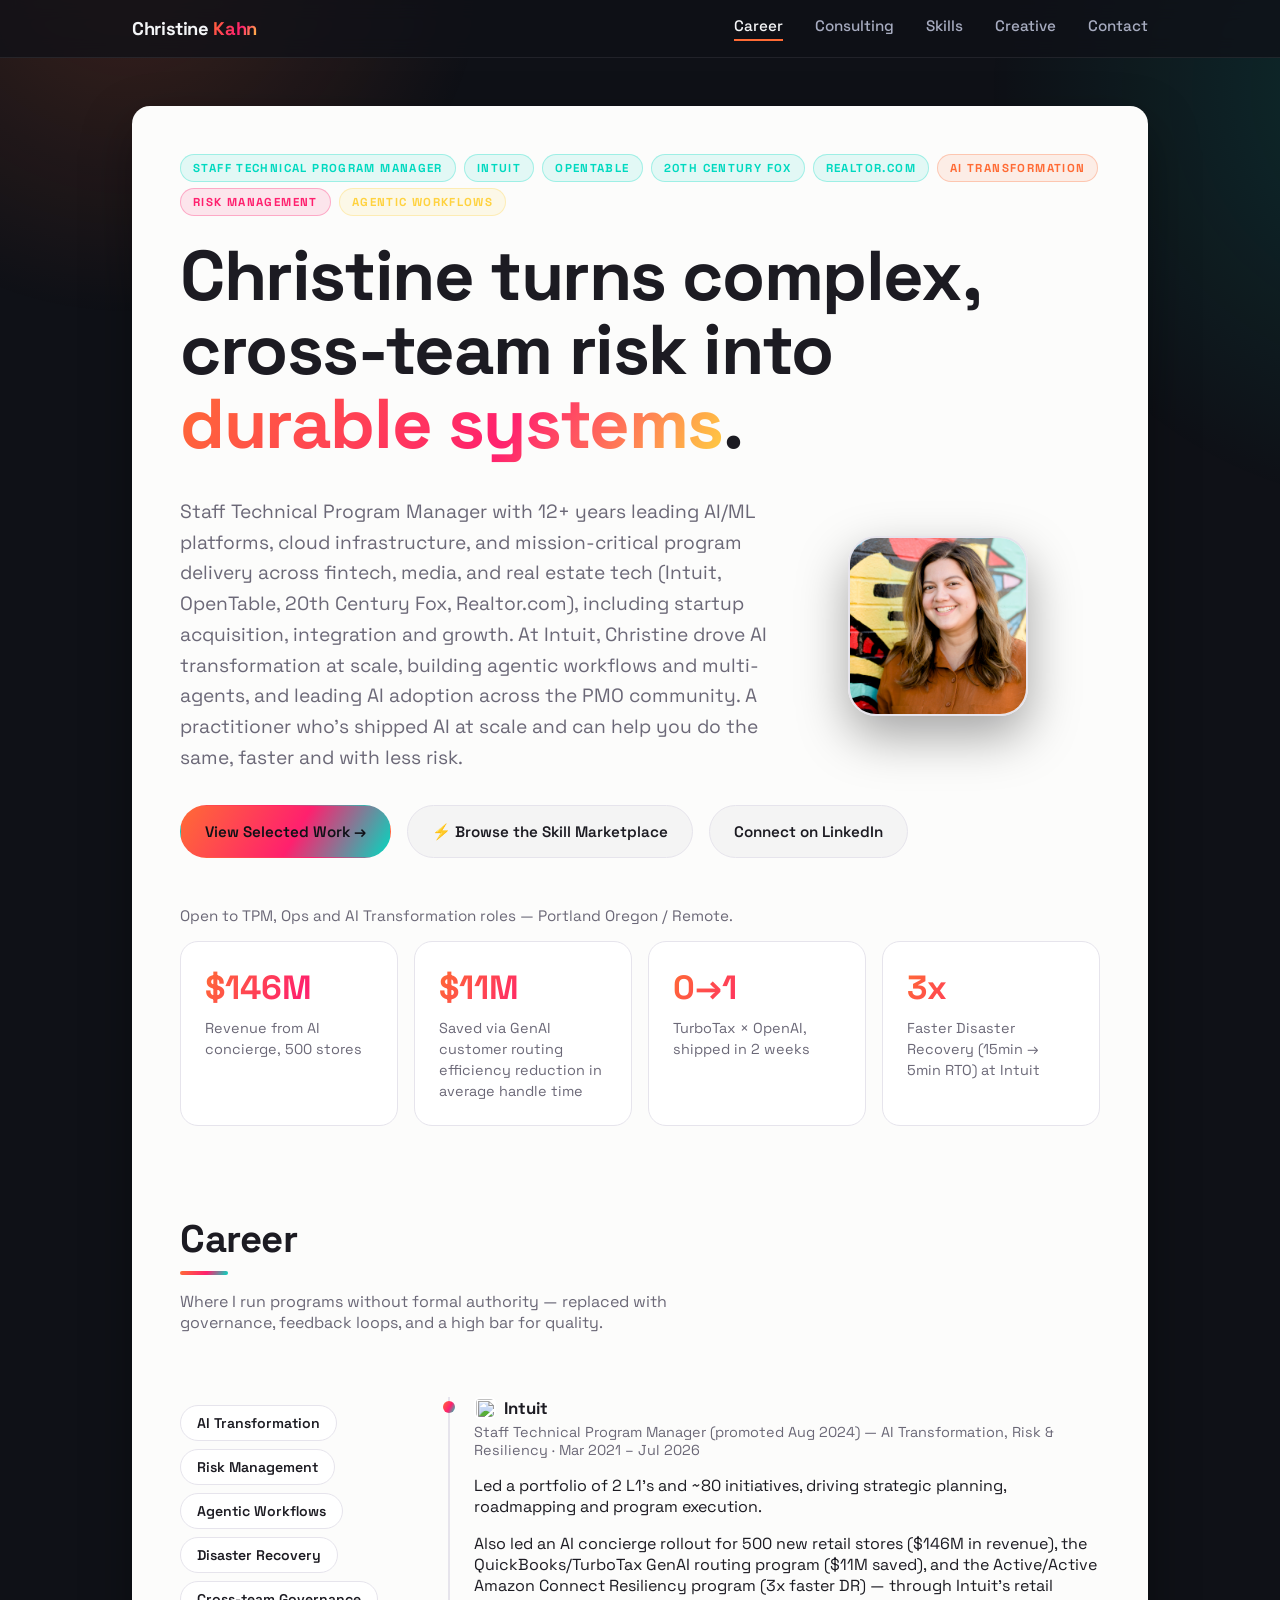
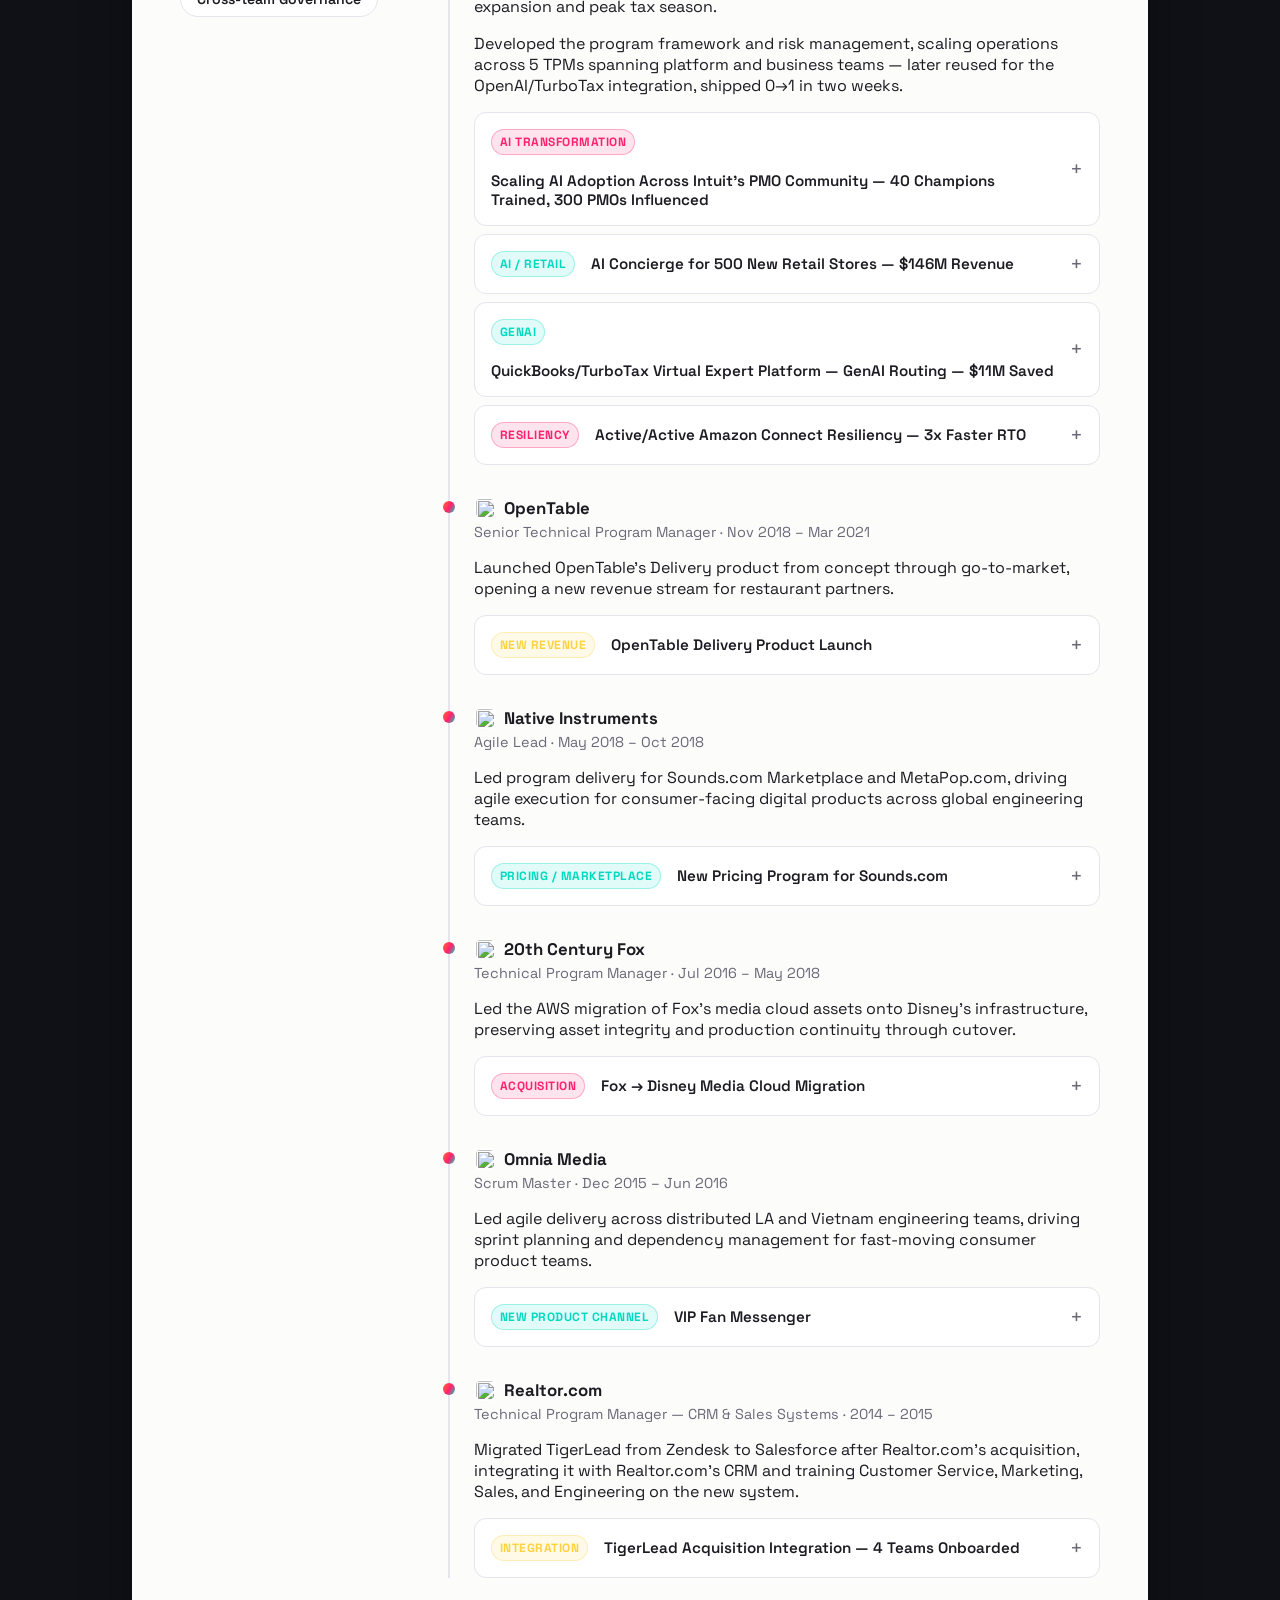
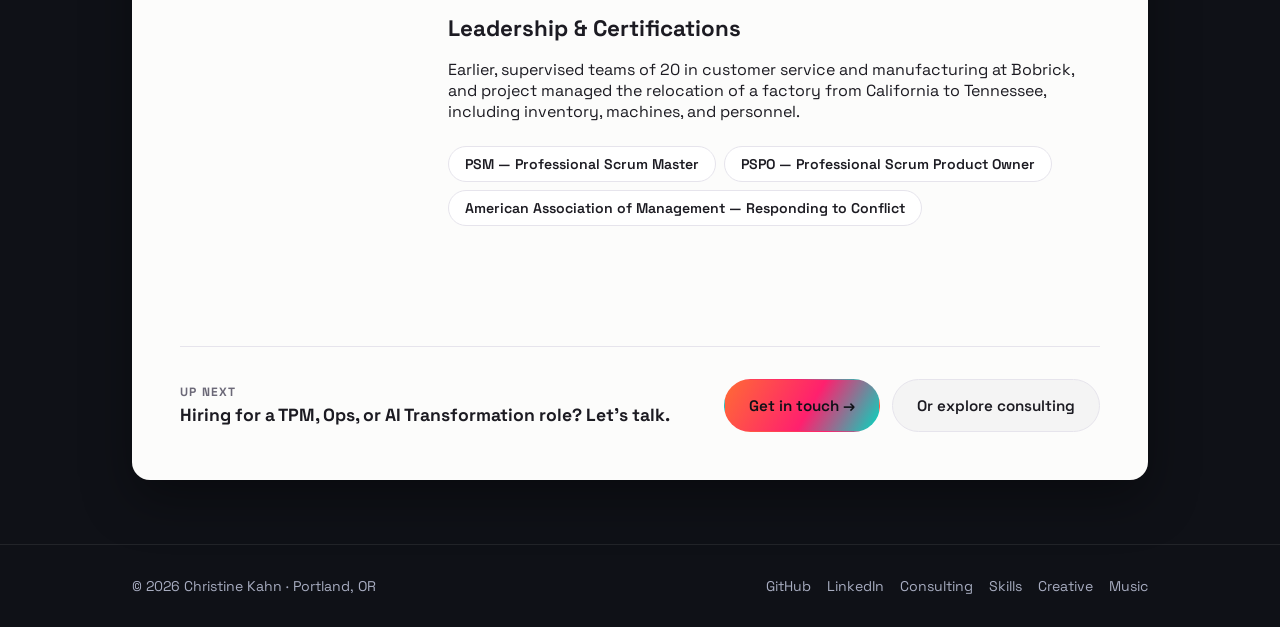
==== commit 27e6e73e: "Enhance SEO with meta tags and update job title Added Open Graph and Twitter meta tags for improved " ====
--- a/index.html
+++ b/index.html
@@ -5,6 +5,33 @@
 <meta name="viewport" content="width=device-width, initial-scale=1.0">
 <title>Christine Kahn — Staff TPM, AI Transformation & Risk</title>
 <meta name="description" content="Christine Kahn — Staff Technical Program Manager driving AI transformation, risk management, and agentic workflows at Intuit, OpenTable, 20th Century Fox, and Realtor.com.">
+<meta property="og:type" content="website">
+<meta property="og:url" content="https://dreamsanddelivery.com/">
+<meta property="og:title" content="Christine Kahn — Staff TPM, AI Transformation &amp; Risk">
+<meta property="og:description" content="Staff Technical Program Manager driving AI transformation, risk management, and agentic workflows. Open to TPM, Ops, and AI Transformation roles — Portland, OR / Remote.">
+<meta property="og:image" content="https://dreamsanddelivery.com/christine-large-profile.png">
+<meta name="twitter:card" content="summary">
+<script type="application/ld+json">
+{
+  "@context": "https://schema.org",
+  "@type": "Person",
+  "name": "Christine Kahn",
+  "jobTitle": "Staff Technical Program Manager",
+  "url": "https://dreamsanddelivery.com/",
+  "image": "https://dreamsanddelivery.com/christine-large-profile.png",
+  "address": { "@type": "PostalAddress", "addressLocality": "Portland", "addressRegion": "OR", "addressCountry": "US" },
+  "knowsAbout": ["AI Transformation", "Technical Program Management", "Risk Management", "Agentic Workflows", "Disaster Recovery"],
+  "sameAs": [
+    "https://www.linkedin.com/in/christinekahn/",
+    "https://github.com/christinekahn",
+    "https://www.instagram.com/dreamsanddelivery",
+    "https://www.threads.net/@dreamsanddelivery",
+    "https://open.spotify.com/show/033tfxCSJbrOAFbSV8nAK3",
+    "https://podcasts.apple.com/podcast/id1896886374",
+    "https://www.christinekmusic.com"
+  ]
+}
+</script>
 <link rel="preconnect" href="https://fonts.googleapis.com">
 <link href="https://fonts.googleapis.com/css2?family=Space+Grotesk:wght@400;500;600;700&family=Inter:wght@400;500;600&display=swap" rel="stylesheet">
 <link rel="icon" type="image/svg+xml" href="favicon.svg">
@@ -20,6 +47,7 @@
     <div class="nav-links">
       <a href="index.html" class="active">Career</a>
       <a href="consulting.html">Consulting</a>
+      <a href="skills.html">Skills</a>
       <a href="dreams-and-delivery.html">Creative</a>
       <a href="contact.html">Contact</a>
     </div>
@@ -55,6 +83,7 @@
     </div>
     <div class="hero-actions">
       <a class="btn btn-primary" href="#career">View Selected Work →</a>
+      <a class="btn btn-ghost" href="skills.html">⚡ Browse the Skill Marketplace</a>
       <a class="btn btn-ghost" href="https://www.linkedin.com/in/christinekahn/" target="_blank" rel="noopener">Connect on LinkedIn</a>
     </div>
     <p style="margin-top: var(--space-16); font-size: 0.95rem; color: var(--text-dim);">
@@ -101,7 +130,7 @@
         <div class="timeline">
           <div class="timeline-item">
             <h4><img class="company-logo" src="https://www.google.com/s2/favicons?domain=intuit.com&sz=64" alt="" loading="lazy">Intuit</h4>
-            <div class="role">Staff Technical Program Manager (promoted Aug 2024) — AI Transformation, Risk &amp; Resiliency · Mar 2021 – Present</div>
+            <div class="role">Staff Technical Program Manager (promoted Aug 2024) — AI Transformation, Risk &amp; Resiliency · Mar 2021 – Jul 2026</div>
             <p>Led a portfolio of 2 L1's and ~80 initiatives, driving strategic planning, roadmapping
             and program execution.</p>
             <p>Also led an AI concierge rollout for 500 new retail stores ($146M in revenue), the
@@ -211,36 +240,6 @@
                 </div>
               </details>
 
-              <details class="case-toggle" id="ops-excellence">
-                <summary>
-                  <span class="case-toggle-title">
-                    <span class="tag">Operations</span>
-                    Ops Excellence — 99.9% Uptime
-                  </span>
-                </summary>
-                <div class="case-body">
-                  <p class="context">Virtual Expert Platform · Platform Engineering</p>
-                  <div class="case-block">
-                    <span class="k">Challenge</span>
-                    <p>The Virtual Expert Platform needed sustained operational rigor as scale and complexity
-                    grew.</p>
-                  </div>
-                  <div class="case-block">
-                    <span class="k">My Role</span>
-                    <p>I led operations excellence across the Virtual Expert Platform.</p>
-                  </div>
-                  <div class="case-block">
-                    <span class="k">What I Did</span>
-                    <p>I prioritized 99.9% uptime, platform maturity initiatives, and a structured bug
-                    resolution cadence.</p>
-                  </div>
-                  <div class="impact">
-                    <span class="k">Impact</span>
-                    <p>Sustained 99.9% uptime for the Virtual Expert Platform.</p>
-                  </div>
-                </div>
-              </details>
-
               <details class="case-toggle" id="resiliency">
                 <summary>
                   <span class="case-toggle-title">
@@ -308,36 +307,6 @@
                   <div class="impact">
                     <span class="k">Impact</span>
                     <p>Opened a new revenue stream for OpenTable and its restaurant partners.</p>
-                  </div>
-                </div>
-              </details>
-
-              <details class="case-toggle" id="search-optimization">
-                <summary>
-                  <span class="case-toggle-title">
-                    <span class="tag teal">ML / Personalization</span>
-                    Search Optimization
-                  </span>
-                </summary>
-                <div class="case-body">
-                  <p class="context">Search · Data Science · Engineering</p>
-                  <div class="case-block">
-                    <span class="k">Challenge</span>
-                    <p>OpenTable's search results ranked the same way for every diner, regardless of
-                    individual behavior or preferences.</p>
-                  </div>
-                  <div class="case-block">
-                    <span class="k">My Role</span>
-                    <p>I led delivery of a machine learning initiative to personalize search results.</p>
-                  </div>
-                  <div class="case-block">
-                    <span class="k">What I Did</span>
-                    <p>I coordinated Data Science and Engineering to implement an ML model that re-ranked
-                    search results based on each customer's behavior.</p>
-                  </div>
-                  <div class="impact">
-                    <span class="k">Impact</span>
-                    <p>Personalized search results for diners based on individual behavior signals.</p>
                   </div>
                 </div>
               </details>
@@ -377,35 +346,6 @@
                   </div>
                 </div>
               </details>
-
-              <details class="case-toggle" id="metapop-community">
-                <summary>
-                  <span class="case-toggle-title">
-                    <span class="tag">Community</span>
-                    MetaPop Community Building
-                  </span>
-                </summary>
-                <div class="case-body">
-                  <p class="context">MetaPop.com · Community · Web</p>
-                  <div class="case-block">
-                    <span class="k">Challenge</span>
-                    <p>MetaPop needed stronger engagement among its community of music creators.</p>
-                  </div>
-                  <div class="case-block">
-                    <span class="k">My Role</span>
-                    <p>I led community-building efforts for MetaPop's music creators.</p>
-                  </div>
-                  <div class="case-block">
-                    <span class="k">What I Did</span>
-                    <p>I drove producer contests to engage the creator community and led a website
-                    redesign for MetaPop.com.</p>
-                  </div>
-                  <div class="impact">
-                    <span class="k">Impact</span>
-                    <p>Deepened engagement among MetaPop's community of music creators.</p>
-                  </div>
-                </div>
-              </details>
             </div>
           </div>
           <div class="timeline-item">
@@ -442,40 +382,8 @@
                   </div>
                   <div class="impact">
                     <span class="k">Impact</span>
-                    <p>Completed the migration, moving Fox's media cloud assets onto Disney's AWS
-                    infrastructure.</p>
-                  </div>
-                </div>
-              </details>
-
-              <details class="case-toggle" id="fox-media-cloud">
-                <summary>
-                  <span class="case-toggle-title">
-                    <span class="tag">Operations</span>
-                    Fox Media Cloud Ops Excellence
-                  </span>
-                </summary>
-                <div class="case-body">
-                  <p class="context">Media Cloud Engineering · Operations</p>
-                  <div class="case-block">
-                    <span class="k">Challenge</span>
-                    <p>Fox Media Cloud's infrastructure spanned multiple engineering teams, and without
-                    dedicated operational rigor, reliability and delivery cadence were at risk.</p>
-                  </div>
-                  <div class="case-block">
-                    <span class="k">My Role</span>
-                    <p>I led operations excellence for Fox Media Cloud's infrastructure program.</p>
-                  </div>
-                  <div class="case-block">
-                    <span class="k">What I Did</span>
-                    <p>I coordinated cross-team infrastructure workstreams, tracking dependencies,
-                    de-risking delivery milestones, and instituting operational practices to keep the
-                    platform stable as it scaled.</p>
-                  </div>
-                  <div class="impact">
-                    <span class="k">Impact</span>
-                    <p>Kept Fox Media Cloud's infrastructure program stable and on track through sustained
-                    operational discipline.</p>
+                    <p>Delivered the cutover with production continuity intact — asset metadata, permissions,
+                    and active productions carried through without disruption.</p>
                   </div>
                 </div>
               </details>
@@ -582,9 +490,12 @@
   <div class="page-next">
     <div class="page-next-text">
       <span class="k">Up next</span>
-      <span class="t">Need this kind of delivery leadership on your team?</span>
-    </div>
-    <a class="btn btn-primary" href="consulting.html">Consulting →</a>
+      <span class="t">Hiring for a TPM, Ops, or AI Transformation role? Let's talk.</span>
+    </div>
+    <div style="display: flex; gap: 12px; flex-wrap: wrap;">
+      <a class="btn btn-primary" href="contact.html">Get in touch →</a>
+      <a class="btn btn-ghost" href="consulting.html">Or explore consulting</a>
+    </div>
   </div>
 
 </div>
@@ -598,6 +509,7 @@
       <a href="https://github.com/christinekahn" target="_blank" rel="noopener">GitHub</a>
       <a href="https://www.linkedin.com/in/christinekahn/" target="_blank" rel="noopener">LinkedIn</a>
       <a href="consulting.html">Consulting</a>
+      <a href="skills.html">Skills</a>
       <a href="dreams-and-delivery.html">Creative</a>
       <a href="https://www.christinekmusic.com" target="_blank" rel="noopener">Music</a>
     </div>
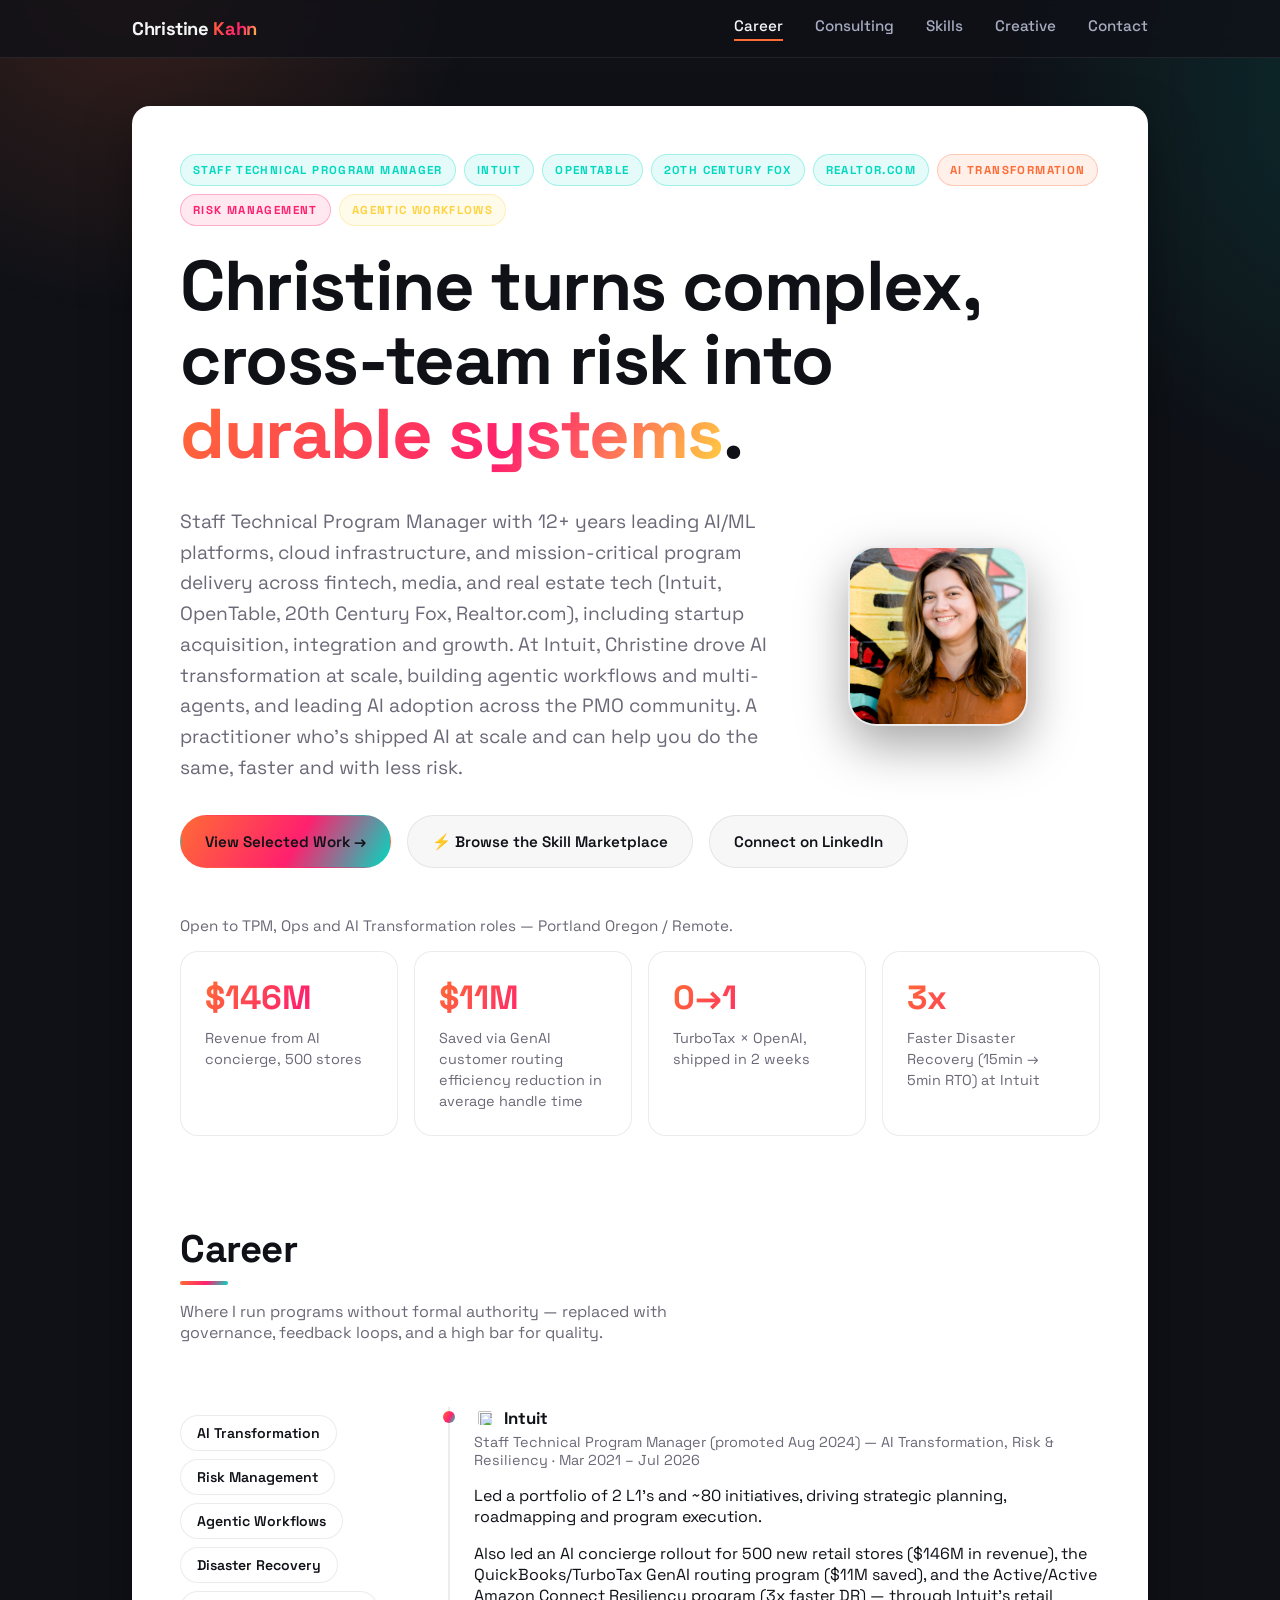
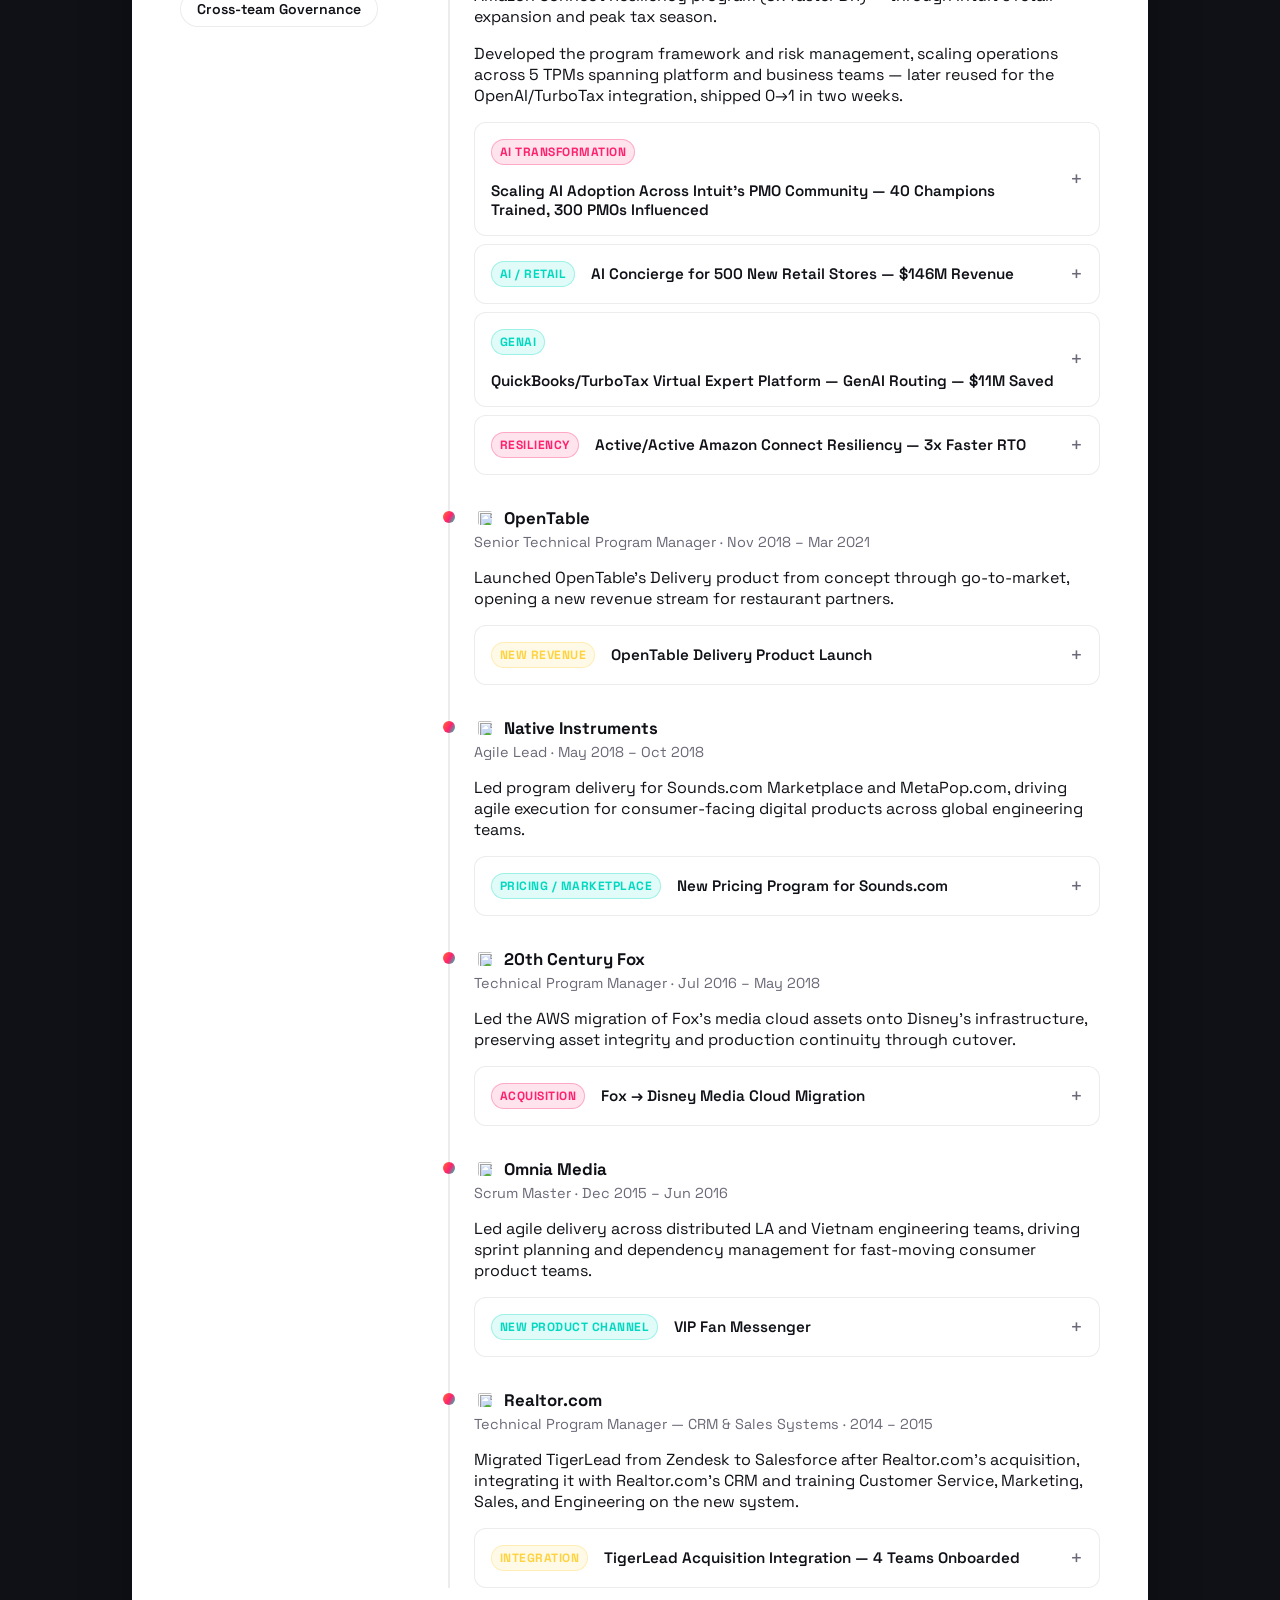
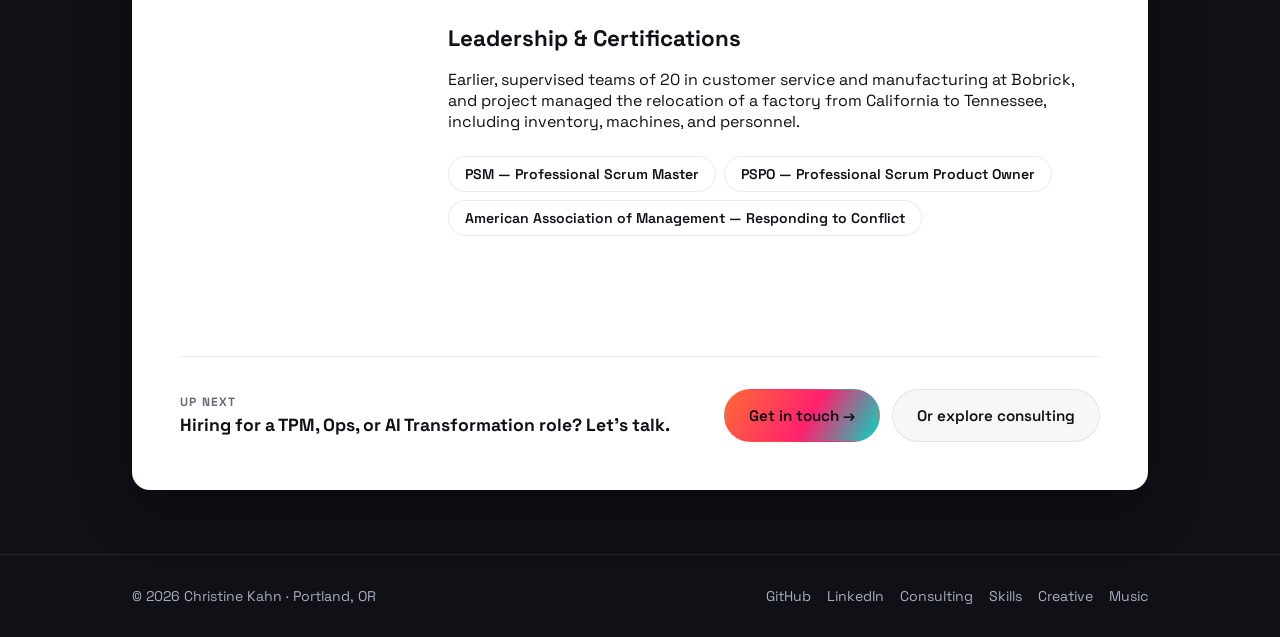
==== commit 16d31b6a: "Improve site design with RavenAI" ====
--- a/index.html
+++ b/index.html
@@ -37,7 +37,7 @@
 <link rel="icon" type="image/svg+xml" href="favicon.svg">
 <link rel="icon" type="image/png" sizes="32x32" href="favicon-32.png">
 <link rel="apple-touch-icon" href="favicon-180.png">
-<link rel="stylesheet" href="styles.css?v=10">
+<link rel="stylesheet" href="styles.css?v=11">
 </head>
 <body>
 
--- a/styles.css
+++ b/styles.css
@@ -179,13 +179,13 @@
   flex-wrap: wrap;
   gap: var(--space-8) var(--space-8);
   margin-bottom: var(--space-24);
-  row-gap: 6px;
+  row-gap: var(--space-8);
 }
 
 .eyebrow-row .eyebrow {
   margin-bottom: 0;
   font-size: 0.72rem;
-  padding: 6px var(--space-12, 12px);
+  padding: var(--space-8) var(--space-12, 12px);
   white-space: nowrap;
 }
 
@@ -523,8 +523,8 @@
   height: 22px;
   border-radius: 6px;
   object-fit: contain;
-  background: #fff;
-  padding: 2px;
+  background: var(--card);
+  padding: var(--space-4);
   flex-shrink: 0;
 }
 
@@ -672,10 +672,10 @@
 
 /* ---------- Page Card (light editorial insert) ---------- */
 .page-card {
-  background: #fcfcfb;
-  --text: #1c1b22;
+  background: #ffffff;
+  --text: var(--bg);
   --text-dim: #6b6877;
-  --border: #e6e4ec;
+  --border: rgba(15,17,23,0.08);
   --card: #ffffff;
   color: var(--text);
   border-radius: var(--radius);
@@ -865,23 +865,13 @@
   }
 }
 
-@media (max-width: 420px) {
-  .stats {
-    grid-template-columns: 1fr;
-  }
-
-  .contact-grid {
-    grid-template-columns: 1fr;
-  }
-}
-
 /* ===========================
    Subtabs (Creative: Podcast / Music)
    =========================== */
 
 .subtab-nav {
-  display: grid;
-  grid-template-columns: 1fr 1fr;
+  display: flex;
+  flex-wrap: wrap;
   gap: var(--space-16);
   margin-top: var(--space-32);
 }
@@ -898,6 +888,8 @@
   padding: var(--space-16) var(--space-24);
   cursor: pointer;
   position: relative;
+  flex: 1 1 260px;
+  min-width: 260px;
   transition: border-color 0.15s ease, background 0.15s ease, transform 0.15s ease;
 }
 
@@ -918,7 +910,7 @@
   display: block;
   font-size: 0.85rem;
   color: var(--text-dim);
-  margin-top: 2px;
+  margin-top: var(--space-4);
 }
 
 .subtab-btn::after {
@@ -991,12 +983,6 @@
 @keyframes tab-fade-in {
   from { opacity: 0; }
   to { opacity: 1; }
-}
-
-@media (max-width: 600px) {
-  .subtab-nav {
-    grid-template-columns: 1fr;
-  }
 }
 
 /* ===========================
@@ -1053,7 +1039,7 @@
 .eq {
   display: inline-flex;
   align-items: flex-end;
-  gap: 3px;
+  gap: var(--space-4);
   height: 22px;
   margin-left: var(--space-8);
   vertical-align: baseline;
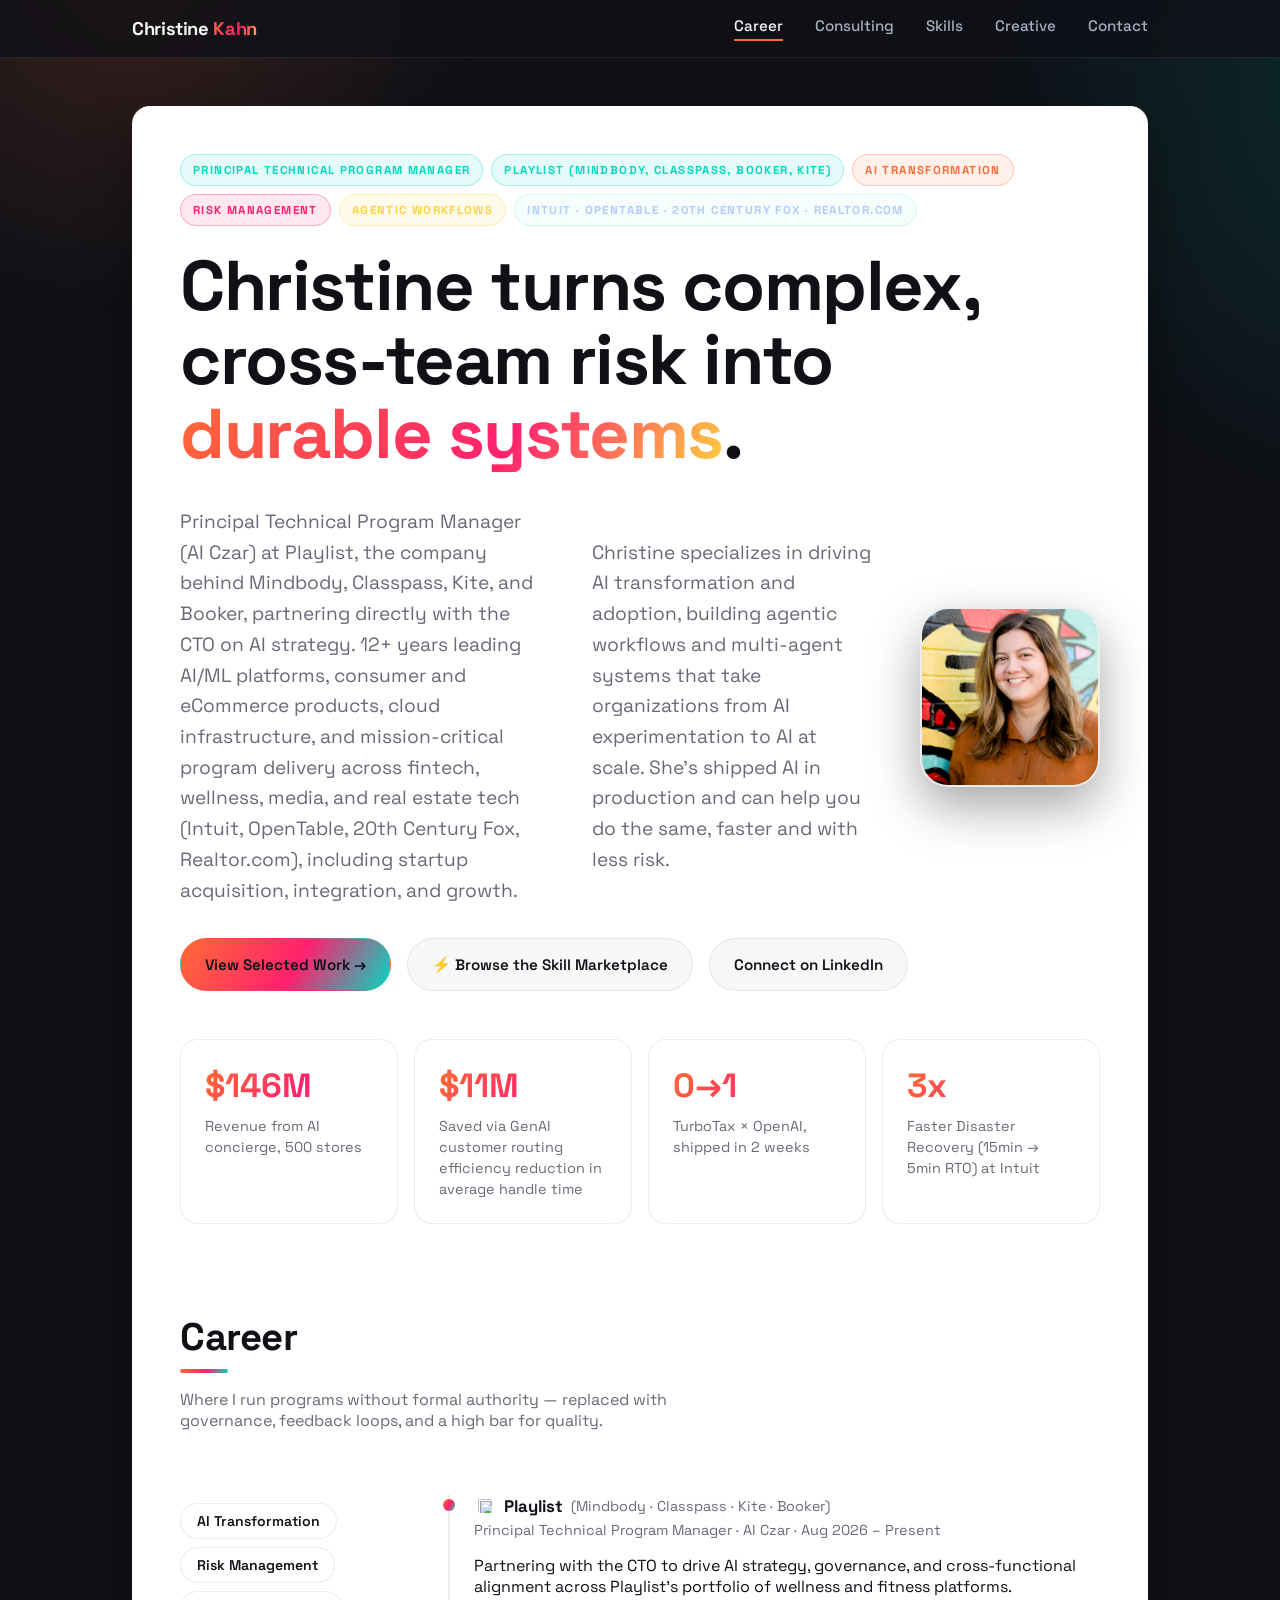
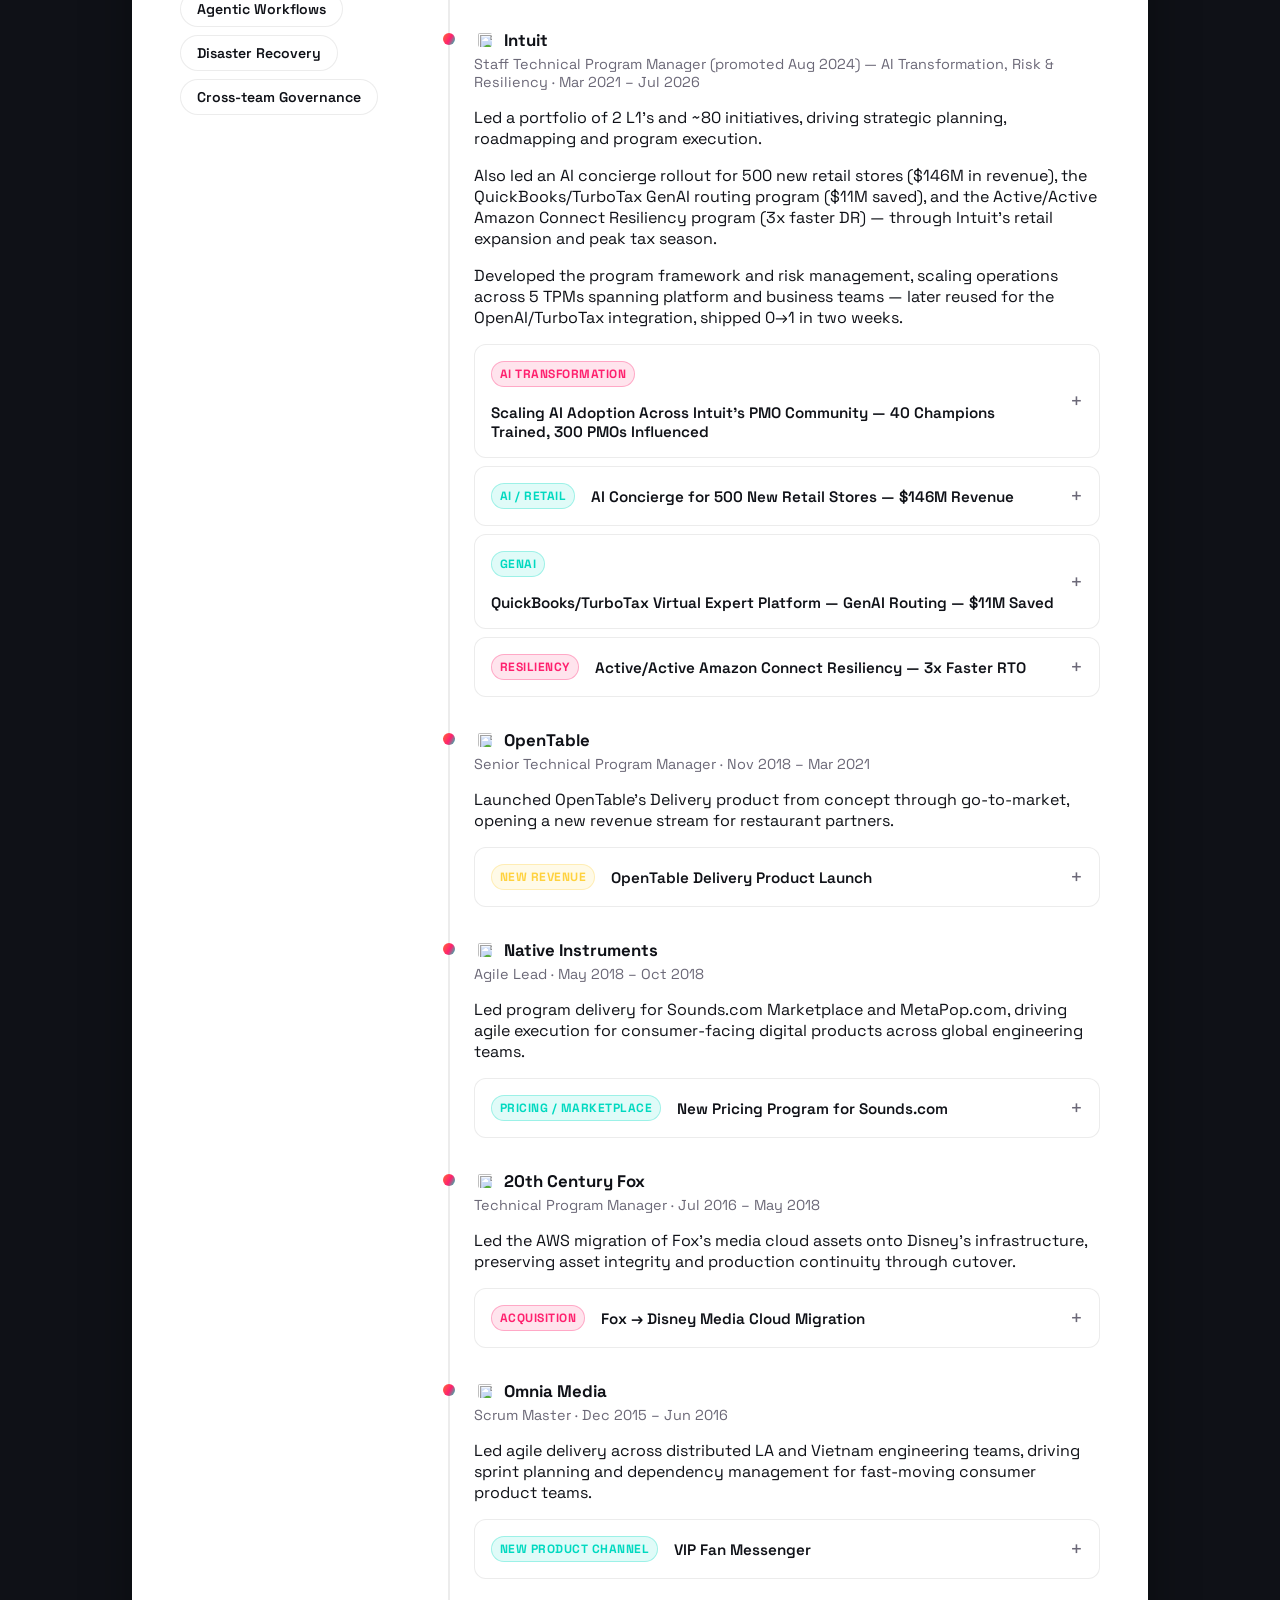
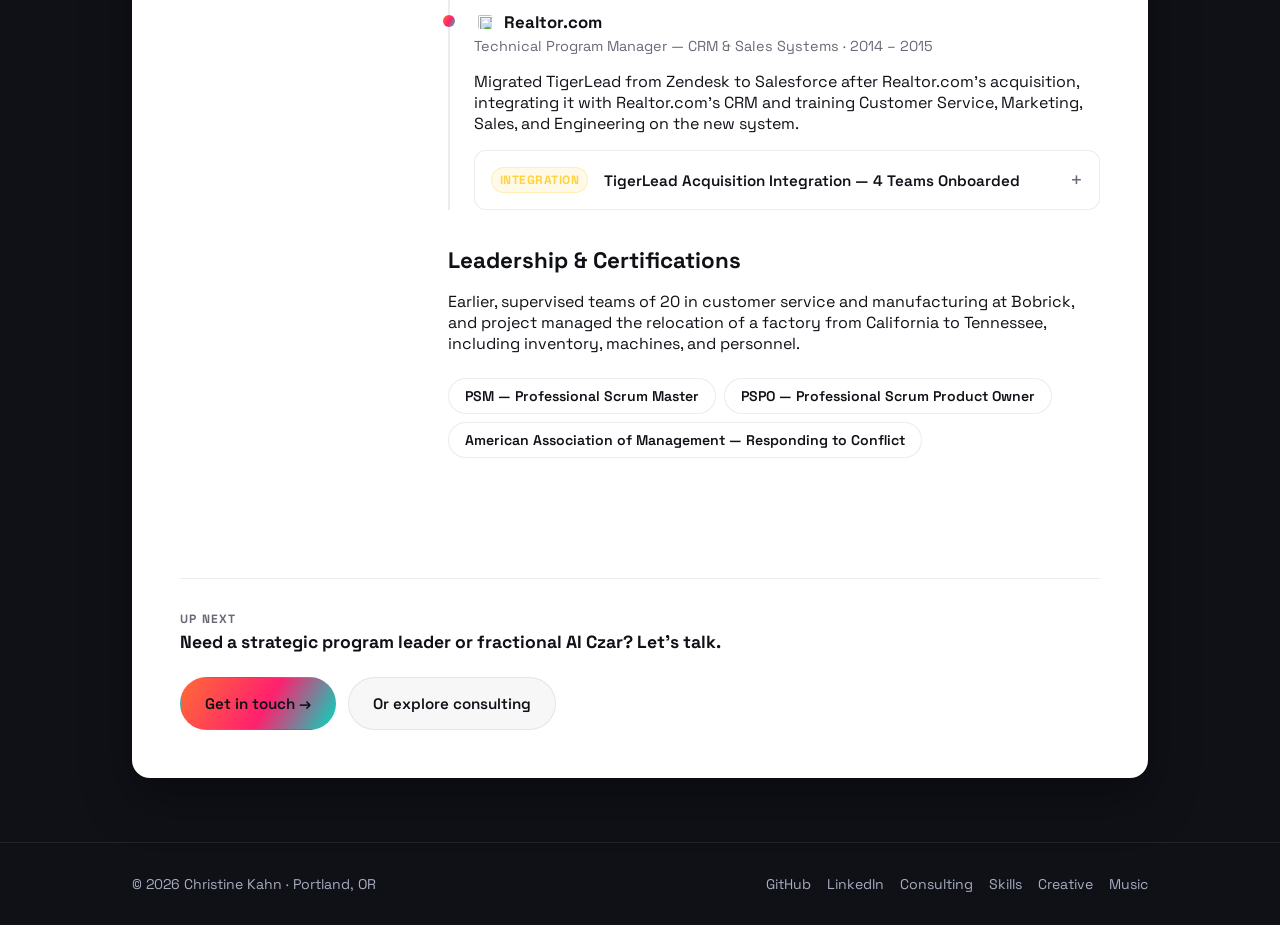
==== commit 6454a725: "Add files via upload" ====
--- a/index.html
+++ b/index.html
@@ -3,12 +3,12 @@
 <head>
 <meta charset="UTF-8">
 <meta name="viewport" content="width=device-width, initial-scale=1.0">
-<title>Christine Kahn — Staff TPM, AI Transformation & Risk</title>
-<meta name="description" content="Christine Kahn — Staff Technical Program Manager driving AI transformation, risk management, and agentic workflows at Intuit, OpenTable, 20th Century Fox, and Realtor.com.">
+<title>Christine Kahn — Principal TPM, AI Transformation</title>
+<meta name="description" content="Christine Kahn — Principal Technical Program Manager and AI Czar at Playlist (Mindbody, Classpass, Kite, Booker), reporting to the CTO. 12+ years leading AI transformation, risk, and agentic workflows.">
 <meta property="og:type" content="website">
 <meta property="og:url" content="https://dreamsanddelivery.com/">
-<meta property="og:title" content="Christine Kahn — Staff TPM, AI Transformation &amp; Risk">
-<meta property="og:description" content="Staff Technical Program Manager driving AI transformation, risk management, and agentic workflows. Open to TPM, Ops, and AI Transformation roles — Portland, OR / Remote.">
+<meta property="og:title" content="Christine Kahn — Principal TPM, AI Transformation">
+<meta property="og:description" content="Principal Technical Program Manager and AI Czar at Playlist (Mindbody, Classpass, Kite, Booker). 12+ years leading AI transformation, risk, and agentic workflows.">
 <meta property="og:image" content="https://dreamsanddelivery.com/christine-large-profile.png">
 <meta name="twitter:card" content="summary">
 <script type="application/ld+json">
@@ -16,7 +16,7 @@
   "@context": "https://schema.org",
   "@type": "Person",
   "name": "Christine Kahn",
-  "jobTitle": "Staff Technical Program Manager",
+  "jobTitle": "Principal Technical Program Manager",
   "url": "https://dreamsanddelivery.com/",
   "image": "https://dreamsanddelivery.com/christine-large-profile.png",
   "address": { "@type": "PostalAddress", "addressLocality": "Portland", "addressRegion": "OR", "addressCountry": "US" },
@@ -37,7 +37,7 @@
 <link rel="icon" type="image/svg+xml" href="favicon.svg">
 <link rel="icon" type="image/png" sizes="32x32" href="favicon-32.png">
 <link rel="apple-touch-icon" href="favicon-180.png">
-<link rel="stylesheet" href="styles.css?v=11">
+<link rel="stylesheet" href="styles.css?v=13">
 </head>
 <body>
 
@@ -60,24 +60,26 @@
 
   <section class="hero">
     <div class="eyebrow-row">
-      <span class="eyebrow">Staff Technical Program Manager</span>
-      <span class="eyebrow">Intuit</span>
-      <span class="eyebrow">OpenTable</span>
-      <span class="eyebrow">20th Century Fox</span>
-      <span class="eyebrow">Realtor.com</span>
+      <span class="eyebrow">Principal Technical Program Manager</span>
+      <span class="eyebrow">Playlist (Mindbody, Classpass, Booker, Kite)</span>
       <span class="eyebrow orange">AI Transformation</span>
       <span class="eyebrow pink">Risk Management</span>
       <span class="eyebrow yellow">Agentic Workflows</span>
+      <span class="eyebrow" style="opacity: 0.45; color: #5b8dee;">Intuit · OpenTable · 20th Century Fox · Realtor.com</span>
     </div>
     <h1 class="display">Christine turns complex,<br>cross-team risk into <span class="grad">durable systems</span>.</h1>
     <div class="hero-top">
       <p class="lede">
-        Staff Technical Program Manager with 12+ years leading AI/ML platforms, cloud infrastructure, and
-        mission-critical program delivery across fintech, media, and real estate tech (Intuit, OpenTable,
-        20th Century Fox, Realtor.com), including startup acquisition, integration and growth. At Intuit,
-        Christine drove AI transformation at scale, building agentic workflows and multi-agents, and leading
-        AI adoption across the PMO community. A practitioner who's shipped AI at scale and can help you do
-        the same, faster and with less risk.
+        Principal Technical Program Manager (AI Czar) at Playlist, the company behind Mindbody, Classpass,
+        Kite, and Booker, partnering directly with the CTO on AI strategy. 12+ years leading AI/ML
+        platforms, consumer and eCommerce products, cloud infrastructure, and mission-critical program
+        delivery across fintech, wellness, media, and real estate tech (Intuit, OpenTable, 20th Century Fox,
+        Realtor.com), including startup acquisition, integration, and growth.
+      </p>
+      <p class="lede">
+        Christine specializes in driving AI transformation and adoption, building agentic workflows and
+        multi-agent systems that take organizations from AI experimentation to AI at scale. She's shipped
+        AI in production and can help you do the same, faster and with less risk.
       </p>
       <img class="avatar hero-avatar" src="christine-large-profile.png" alt="Christine Kahn">
     </div>
@@ -86,10 +88,6 @@
       <a class="btn btn-ghost" href="skills.html">⚡ Browse the Skill Marketplace</a>
       <a class="btn btn-ghost" href="https://www.linkedin.com/in/christinekahn/" target="_blank" rel="noopener">Connect on LinkedIn</a>
     </div>
-    <p style="margin-top: var(--space-16); font-size: 0.95rem; color: var(--text-dim);">
-      Open to TPM, Ops and AI Transformation roles — Portland Oregon / Remote.
-    </p>
-
     <div class="stats">
       <div class="stat">
         <span class="num">$146M</span>
@@ -129,6 +127,12 @@
       <div>
         <div class="timeline">
           <div class="timeline-item">
+            <h4><img class="company-logo" src="https://www.google.com/s2/favicons?domain=mindbodyonline.com&sz=64" alt="" loading="lazy">Playlist <span style="font-weight: 400; color: var(--text-dim); font-size: 0.85em;">(Mindbody · Classpass · Kite · Booker)</span></h4>
+            <div class="role">Principal Technical Program Manager · AI Czar · Aug 2026 – Present</div>
+            <p>Partnering with the CTO to drive AI strategy, governance, and cross-functional alignment
+            across Playlist's portfolio of wellness and fitness platforms.</p>
+          </div>
+          <div class="timeline-item">
             <h4><img class="company-logo" src="https://www.google.com/s2/favicons?domain=intuit.com&sz=64" alt="" loading="lazy">Intuit</h4>
             <div class="role">Staff Technical Program Manager (promoted Aug 2024) — AI Transformation, Risk &amp; Resiliency · Mar 2021 – Jul 2026</div>
             <p>Led a portfolio of 2 L1's and ~80 initiatives, driving strategic planning, roadmapping
@@ -490,7 +494,7 @@
   <div class="page-next">
     <div class="page-next-text">
       <span class="k">Up next</span>
-      <span class="t">Hiring for a TPM, Ops, or AI Transformation role? Let's talk.</span>
+      <span class="t">Need a strategic program leader or fractional AI Czar? Let's talk.</span>
     </div>
     <div style="display: flex; gap: 12px; flex-wrap: wrap;">
       <a class="btn btn-primary" href="contact.html">Get in touch →</a>
--- a/styles.css
+++ b/styles.css
@@ -383,6 +383,56 @@
   color: var(--text-dim);
 }
 
+/* ---------- Engagement tiers (skills.html + consulting.html) ---------- */
+.tier-grid {
+  display: flex;
+  flex-wrap: wrap;
+  gap: var(--space-48);
+}
+
+.tier-card {
+  flex: 1 1 280px;
+  min-width: 260px;
+  background: var(--card);
+  border: 1px solid var(--border);
+  border-radius: var(--radius);
+  padding: var(--space-32);
+  display: flex;
+  flex-direction: column;
+  position: relative;
+}
+
+.tier-card.featured {
+  border-color: var(--orange);
+  border-width: 2px;
+}
+
+.tier-badge {
+  position: absolute;
+  top: calc(-1 * var(--space-12, 12px));
+  left: var(--space-32);
+  font-size: 0.7rem;
+  font-weight: 700;
+  letter-spacing: 0.08em;
+  text-transform: uppercase;
+  color: var(--bg);
+  background: var(--gradient);
+  padding: var(--space-4) var(--space-12, 12px);
+  border-radius: 999px;
+}
+
+.tier-card .tier-name {
+  font-size: 0.78rem;
+  font-weight: 700;
+  letter-spacing: 0.1em;
+  text-transform: uppercase;
+  color: var(--orange);
+  margin-bottom: var(--space-8);
+}
+
+.tier-card h3 { margin: 0 0 var(--space-8); font-size: 1.2rem; }
+.tier-card p { color: var(--text-dim); font-size: 0.95rem; margin: 0 0 var(--space-16); flex: 1; }
+
 /* ---------- Case study blocks (work page) ---------- */
 .case {
   background: var(--card);
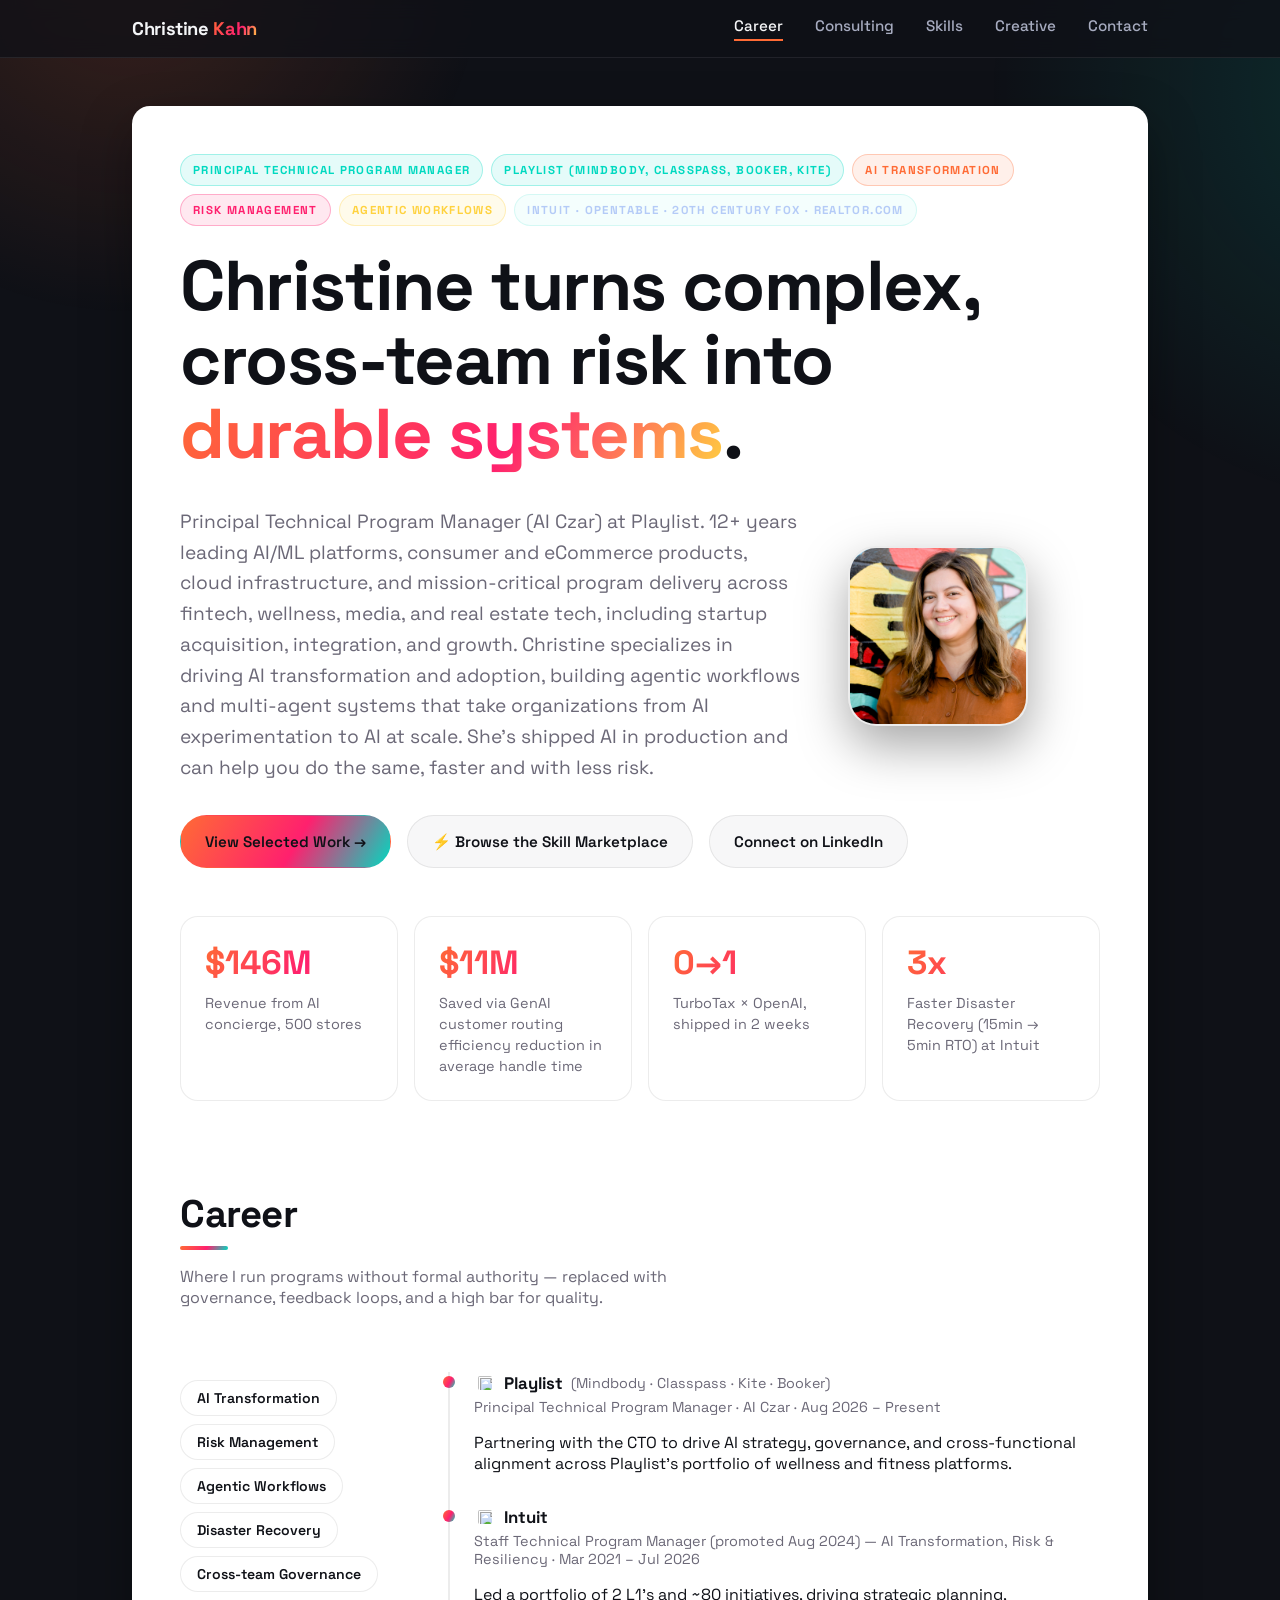
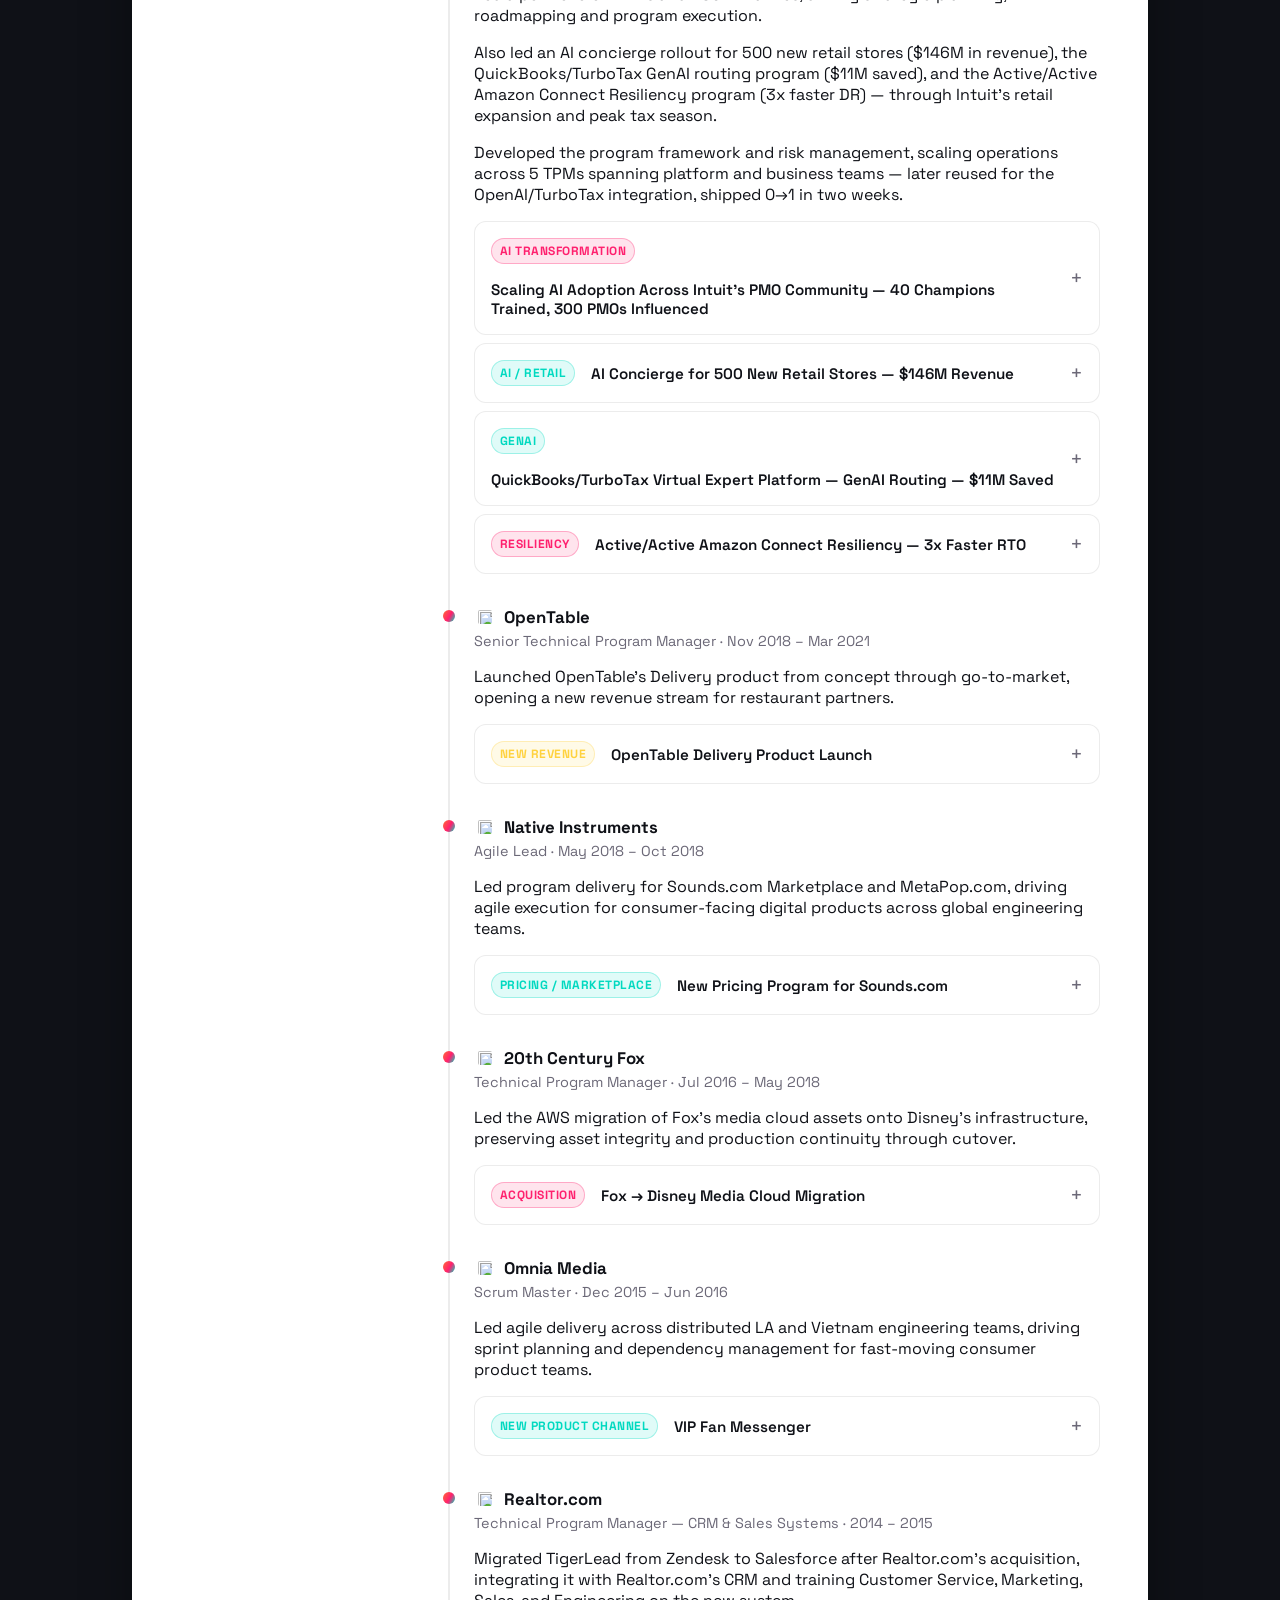
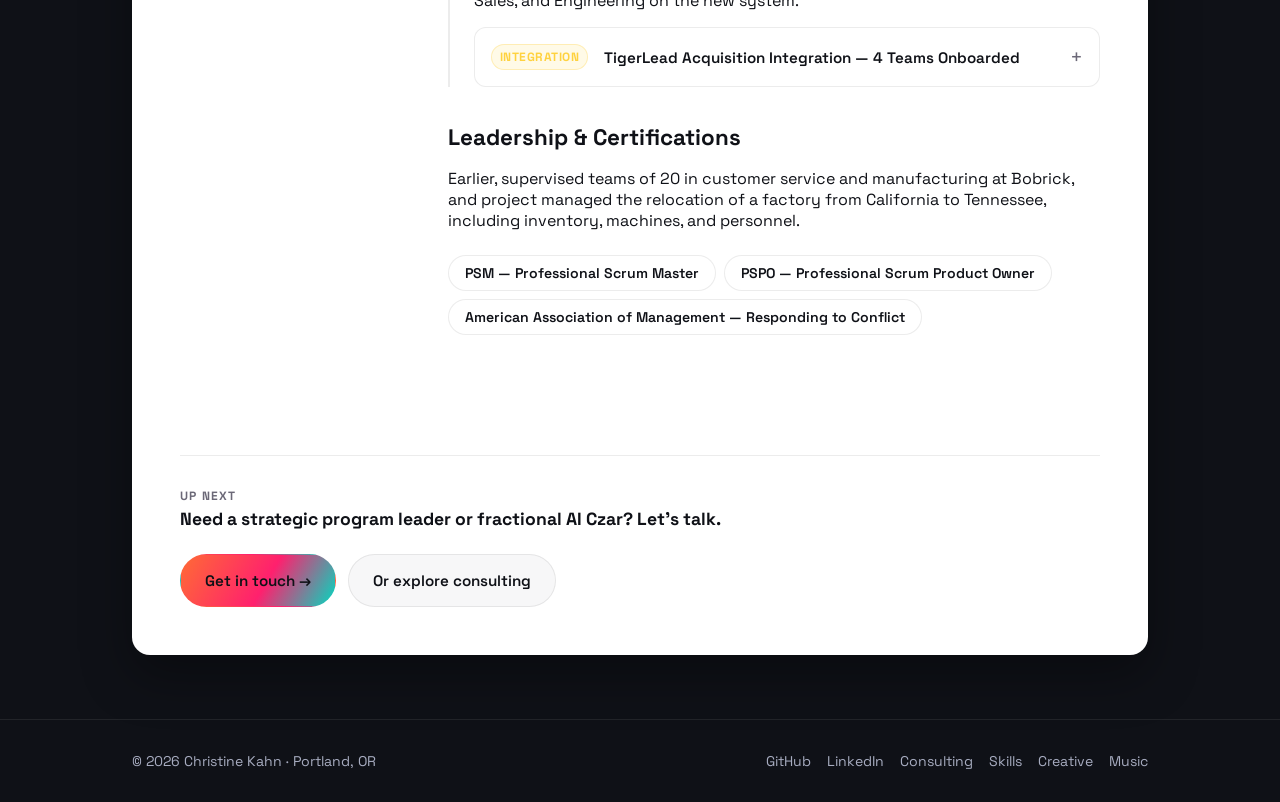
==== commit a0365b40: "Add files via upload" ====
--- a/index.html
+++ b/index.html
@@ -70,15 +70,11 @@
     <h1 class="display">Christine turns complex,<br>cross-team risk into <span class="grad">durable systems</span>.</h1>
     <div class="hero-top">
       <p class="lede">
-        Principal Technical Program Manager (AI Czar) at Playlist, the company behind Mindbody, Classpass,
-        Kite, and Booker, partnering directly with the CTO on AI strategy. 12+ years leading AI/ML
-        platforms, consumer and eCommerce products, cloud infrastructure, and mission-critical program
-        delivery across fintech, wellness, media, and real estate tech (Intuit, OpenTable, 20th Century Fox,
-        Realtor.com), including startup acquisition, integration, and growth.
-      </p>
-      <p class="lede">
-        Christine specializes in driving AI transformation and adoption, building agentic workflows and
-        multi-agent systems that take organizations from AI experimentation to AI at scale. She's shipped
+        Principal Technical Program Manager (AI Czar) at Playlist. 12+ years leading AI/ML platforms,
+        consumer and eCommerce products, cloud infrastructure, and mission-critical program delivery across
+        fintech, wellness, media, and real estate tech, including startup acquisition, integration, and
+        growth. Christine specializes in driving AI transformation and adoption, building agentic workflows
+        and multi-agent systems that take organizations from AI experimentation to AI at scale. She's shipped
         AI in production and can help you do the same, faster and with less risk.
       </p>
       <img class="avatar hero-avatar" src="christine-large-profile.png" alt="Christine Kahn">
